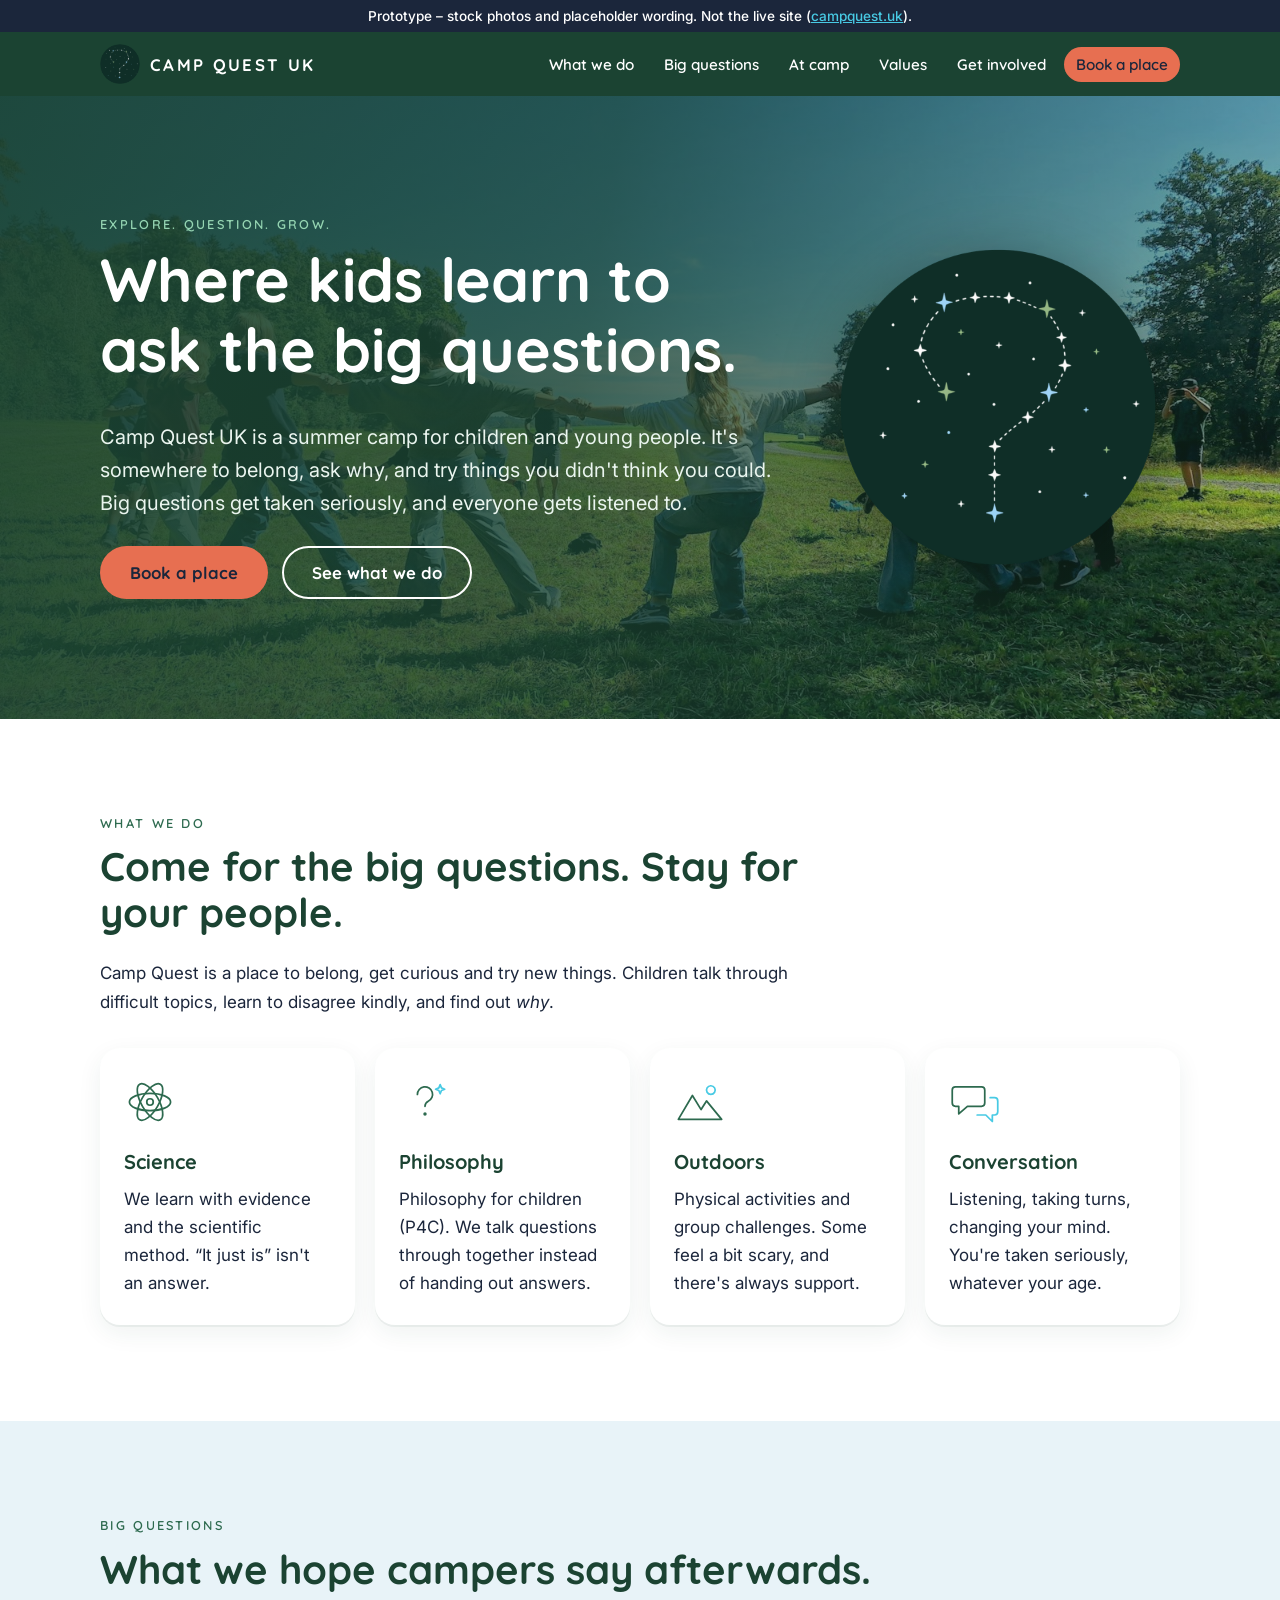
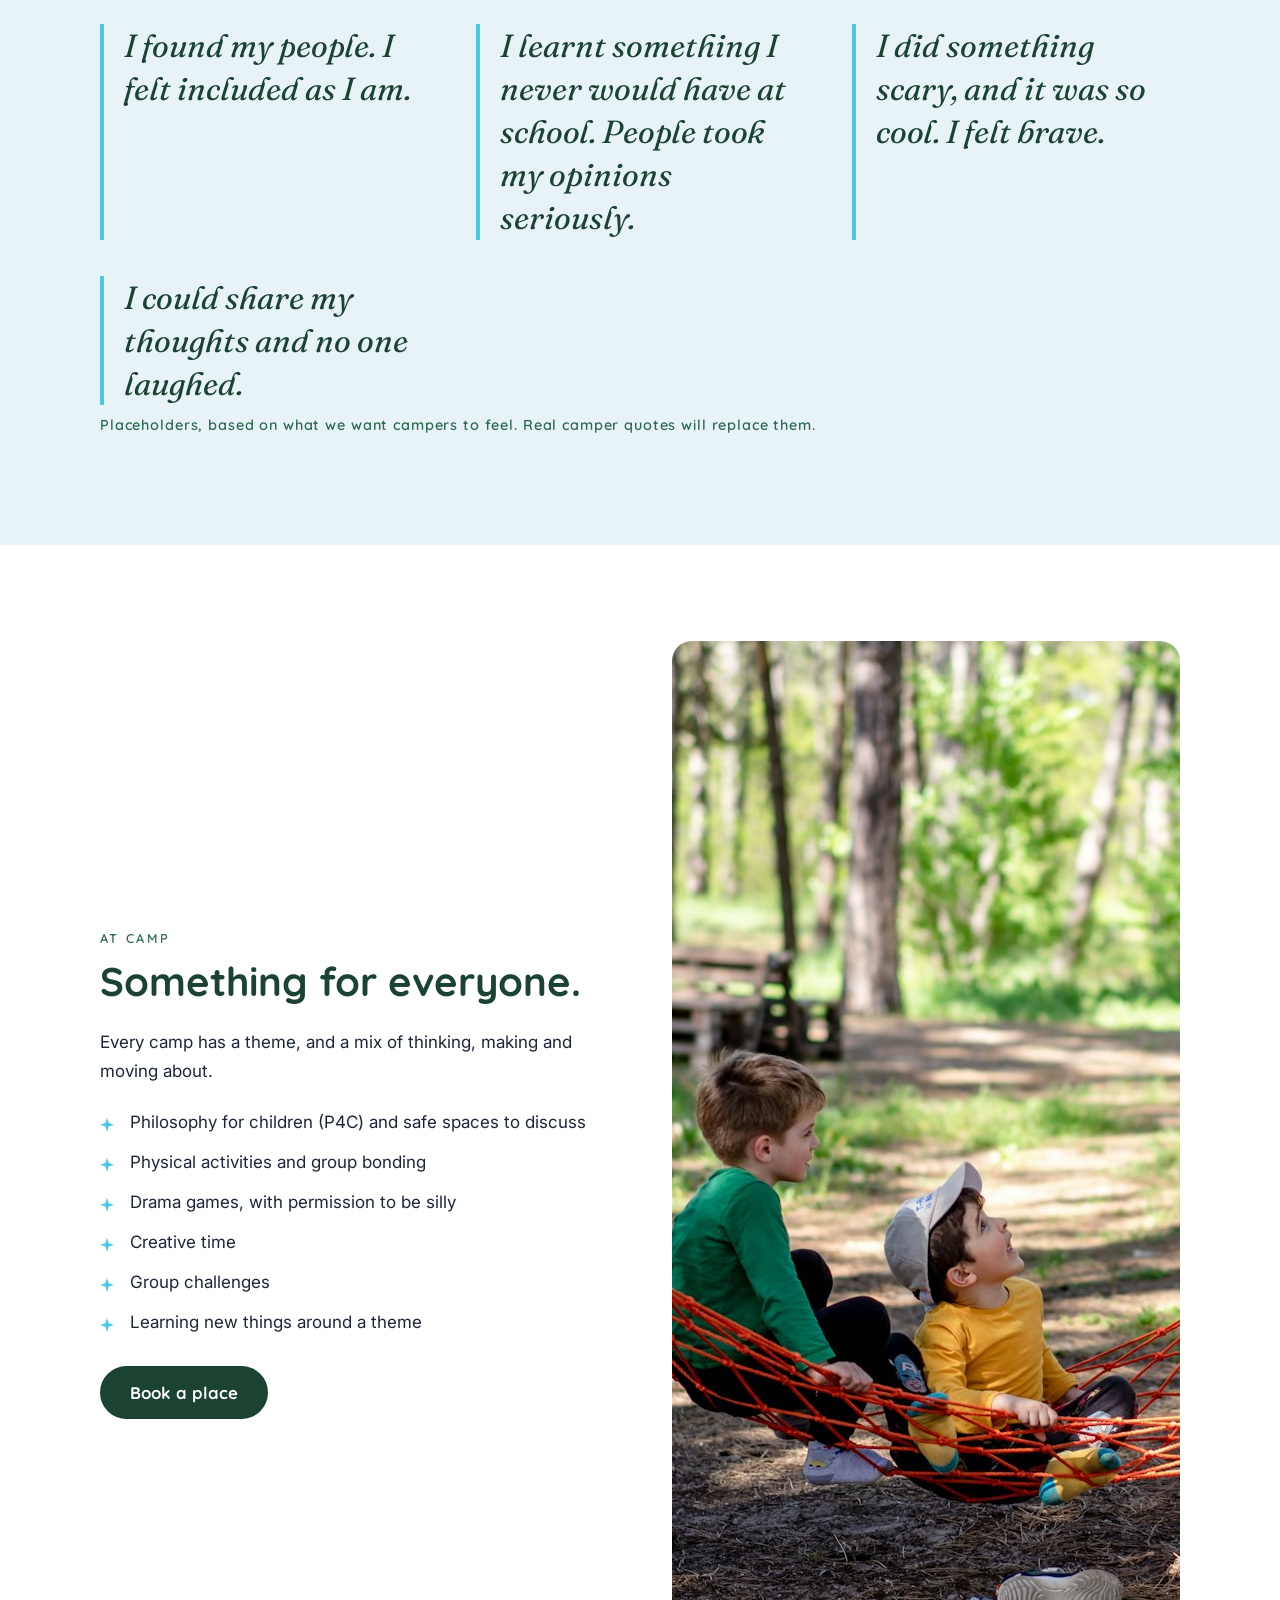
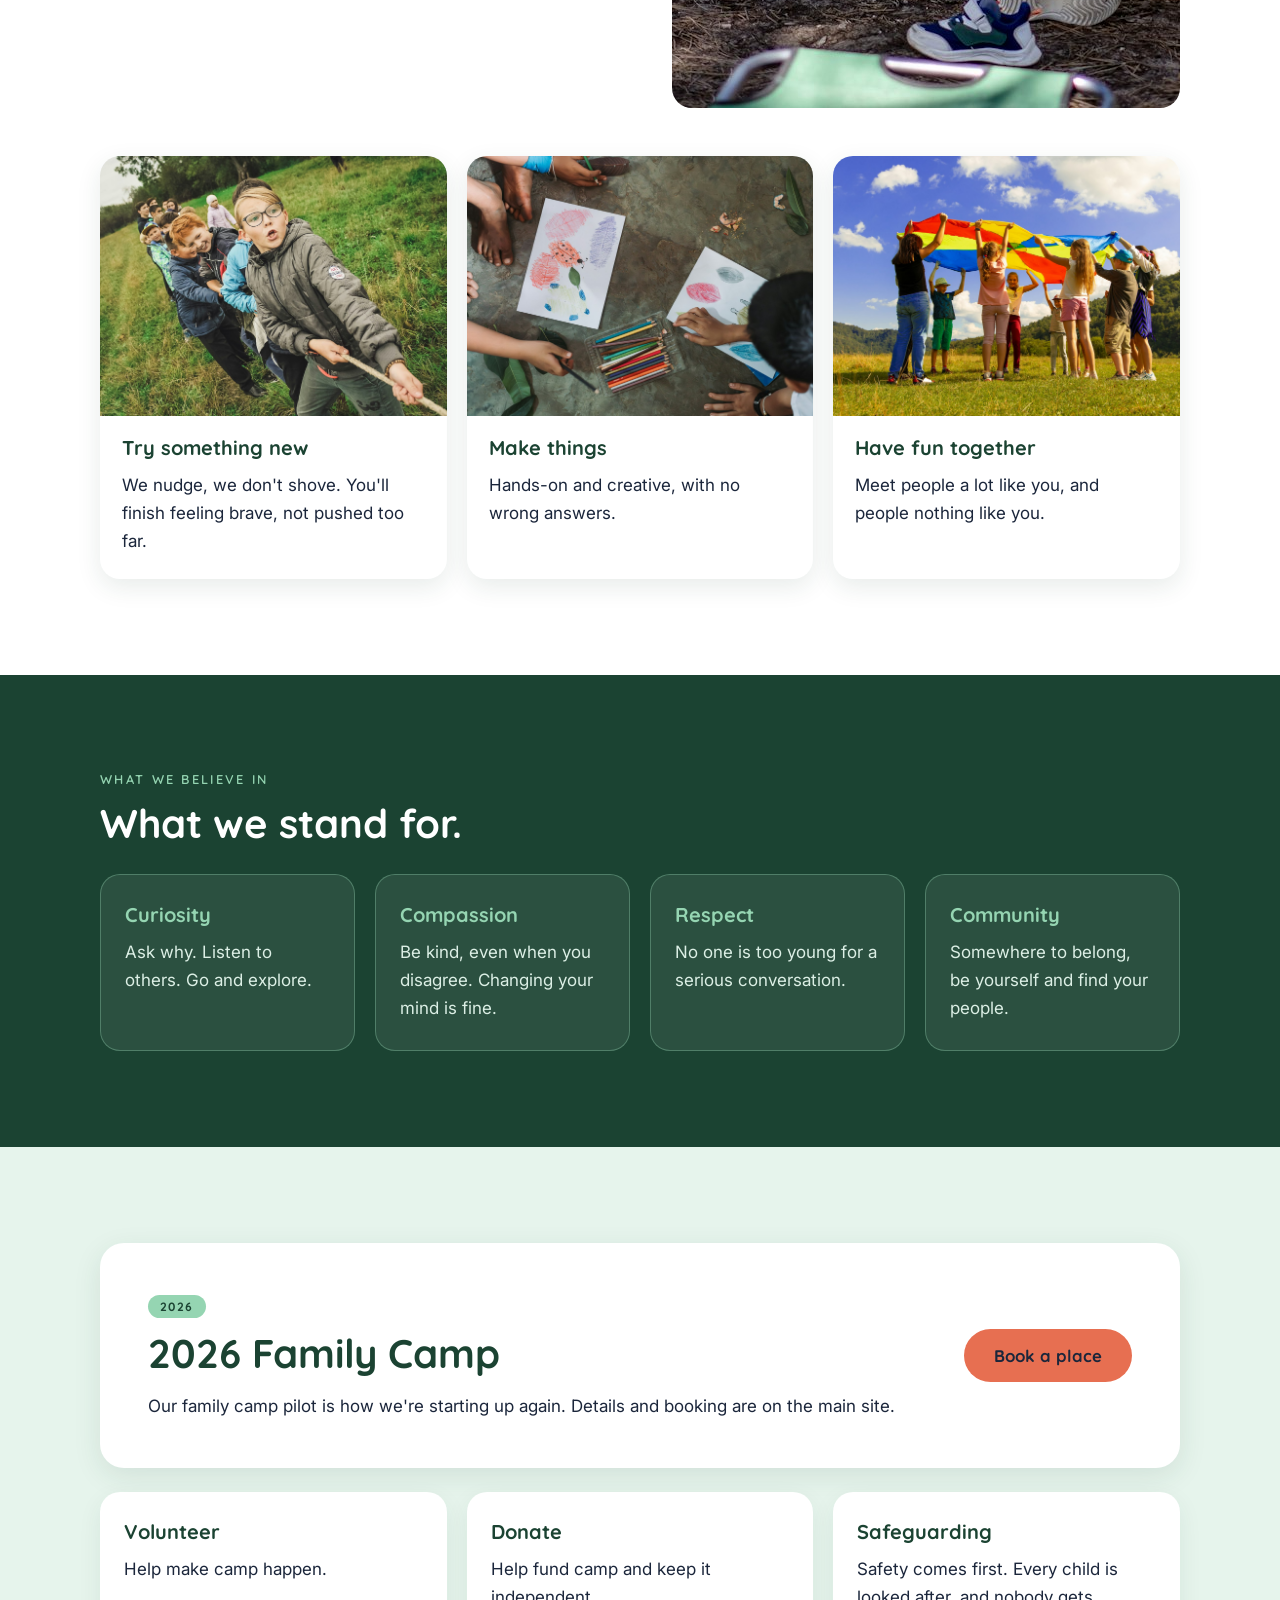
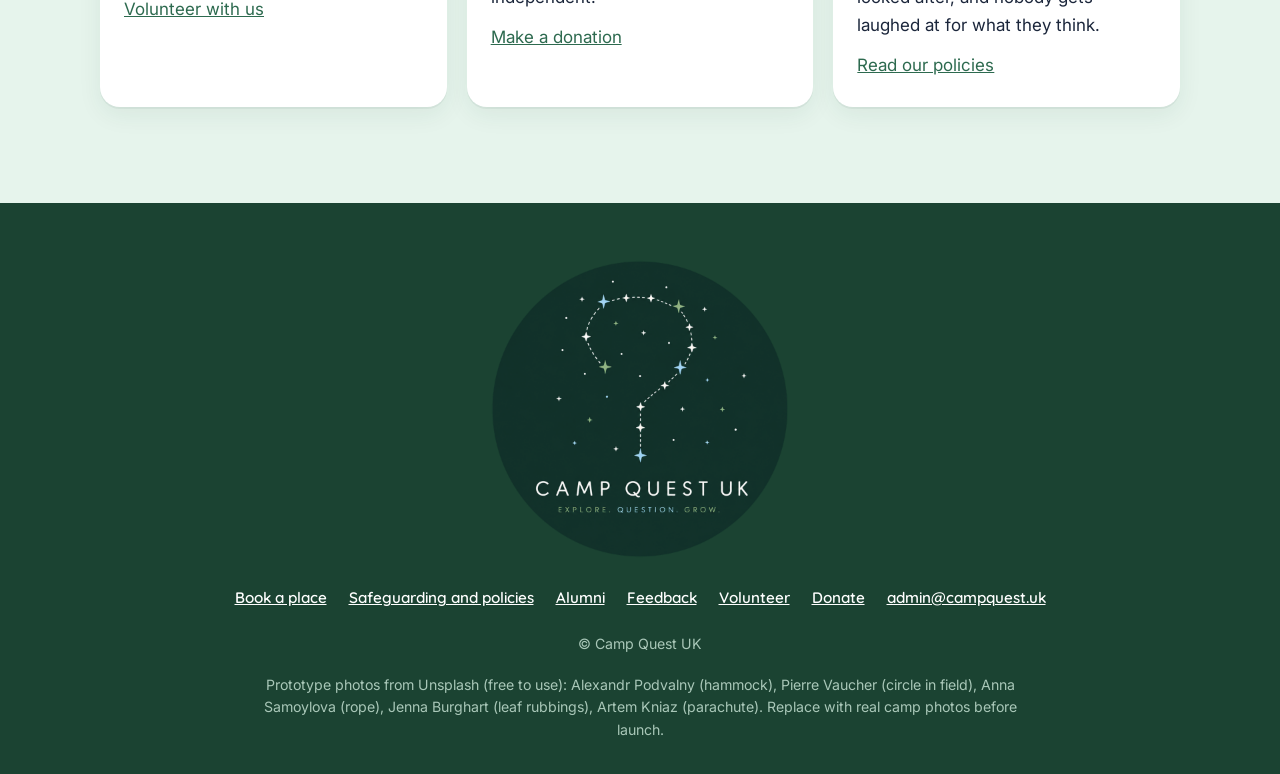
==== index.html @ da85ed0a "Camp Quest UK prototype site Co-Authored-By: Claude Sonnet 5.5 <noreply@anthropic.com>" ====
<!doctype html>
<html lang="en-GB">
<head>
<meta charset="utf-8">
<meta name="viewport" content="width=device-width, initial-scale=1">
<title>Camp Quest UK – Explore. Question. Grow.</title>
<meta name="description" content="Camp Quest UK is a summer camp for children and young people. Belong, ask why, try new things, and have your big questions taken seriously.">
<meta name="theme-color" content="#1B4332">
<link rel="icon" type="image/png" href="assets/logo-mark-circle.png">
<link rel="preconnect" href="https://fonts.googleapis.com">
<link rel="preconnect" href="https://fonts.gstatic.com" crossorigin>
<link href="https://fonts.googleapis.com/css2?family=Fraunces:ital,wght@1,400;1,500&family=Inter:wght@400;500&family=Quicksand:wght@600;700&display=swap" rel="stylesheet">
<link rel="stylesheet" href="style.css">
</head>
<body>
<a class="skip" href="#main">Skip to content</a>
<div class="draft-note">Prototype – stock photos and placeholder wording. Not the live site (<a href="https://campquest.uk/" rel="noopener">campquest.uk</a>).</div>

<header class="nav">
  <div class="wrap">
    <a class="brand" href="#top" aria-label="Camp Quest UK – home">
      <img src="assets/logo-mark-circle.png" alt="" width="40" height="40">
      <span>Camp Quest UK</span>
    </a>
    <button class="menu-btn" aria-expanded="false" aria-controls="menu">Menu</button>
    <ul id="menu">
      <li><a href="#what-we-do">What we do</a></li>
      <li><a href="#big-questions">Big questions</a></li>
      <li><a href="#at-camp">At camp</a></li>
      <li><a href="#values">Values</a></li>
      <li><a href="#get-involved">Get involved</a></li>
      <li><a class="cta" href="https://campquest.uk/2026-family-camp-pilot/" rel="noopener">Book a place</a></li>
    </ul>
  </div>
</header>

<main id="main">
<div id="top"></div>

<section class="hero" style="padding:0">
  <div class="wrap">
    <div>
      <p class="eyebrow">Explore. Question. Grow.</p>
      <h1>Where kids learn to ask the big questions.</h1>
      <p class="lead">Camp Quest UK is a summer camp for children and young people. It's somewhere to belong, ask why, and try things you didn't think you could. Big questions get taken seriously, and everyone gets listened to.</p>
      <div class="btns">
        <a class="btn btn-primary" href="https://campquest.uk/2026-family-camp-pilot/" rel="noopener">Book a place</a>
        <a class="btn btn-ghost" href="#what-we-do">See what we do</a>
      </div>
    </div>
    <div class="mark"><img src="assets/logo-mark-circle.png" alt="Camp Quest UK logo: a question mark drawn as a constellation of stars on a deep green night sky" width="320" height="320"></div>
  </div>
</section>

<section id="what-we-do">
  <div class="wrap">
    <div class="intro">
      <p class="eyebrow">What we do</p>
      <h2>Come for the big questions. Stay for your people.</h2>
      <p>Camp Quest is a place to belong, get curious and try new things. Children talk through difficult topics, learn to disagree kindly, and find out <em>why</em>.</p>
    </div>
    <div class="grid g4" style="margin-top:32px">
      <article class="card">
        <svg class="icon" viewBox="0 0 48 48" aria-hidden="true"><circle cx="24" cy="24" r="3"/><ellipse cx="24" cy="24" rx="19" ry="8"/><ellipse cx="24" cy="24" rx="19" ry="8" transform="rotate(60 24 24)"/><ellipse cx="24" cy="24" rx="19" ry="8" transform="rotate(120 24 24)"/></svg>
        <h3>Science</h3>
        <p>We learn with evidence and the scientific method. “It just is” isn't an answer.</p>
      </article>
      <article class="card">
        <svg class="icon" viewBox="0 0 48 48" aria-hidden="true"><path d="M17 17a7 7 0 1 1 10 6.3c-2.2 1.2-3 2.4-3 4.7"/><circle cx="24" cy="35" r=".8"/><path class="spark" d="M38 8l1.2 3 3 1.2-3 1.2L38 16.4l-1.2-3-3-1.2 3-1.2z"/></svg>
        <h3>Philosophy</h3>
        <p>Philosophy for children (P4C). We talk questions through together instead of handing out answers.</p>
      </article>
      <article class="card">
        <svg class="icon" viewBox="0 0 48 48" aria-hidden="true"><path d="M4 40l13-22 8 13 5-8 14 17z"/><path class="spark" d="M34 9a4 4 0 1 0 .01 0"/></svg>
        <h3>Outdoors</h3>
        <p>Physical activities and group challenges. Some feel a bit scary, and there's always support.</p>
      </article>
      <article class="card">
        <svg class="icon" viewBox="0 0 48 48" aria-hidden="true"><path d="M6 10h24a3 3 0 0 1 3 3v12a3 3 0 0 1-3 3H17l-8 7v-7H6a3 3 0 0 1-3-3V13a3 3 0 0 1 3-3z"/><path class="spark" d="M38 20h4a3 3 0 0 1 3 3v10a3 3 0 0 1-3 3h-2v6l-6-6h-8"/></svg>
        <h3>Conversation</h3>
        <p>Listening, taking turns, changing your mind. You're taken seriously, whatever your age.</p>
      </article>
    </div>
  </div>
</section>

<section id="big-questions" class="band-mist">
  <div class="wrap">
    <p class="eyebrow">Big questions</p>
    <h2>What we hope campers say afterwards.</h2>
    <div class="quote-pair">
      <blockquote><p class="quote">I found my people. I felt included as I am.</p></blockquote>
      <blockquote><p class="quote">I learnt something I never would have at school. People took my opinions seriously.</p></blockquote>
      <blockquote><p class="quote">I did something scary, and it was so cool. I felt brave.</p></blockquote>
      <blockquote><p class="quote">I could share my thoughts and no one laughed.</p></blockquote>
    </div>
    <p class="quote-by">Placeholders, based on what we want campers to feel. Real camper quotes will replace them.</p>
  </div>
</section>

<section id="at-camp">
  <div class="wrap">
    <div class="split">
      <div>
        <p class="eyebrow">At camp</p>
        <h2>Something for everyone.</h2>
        <p>Every camp has a theme, and a mix of thinking, making and moving about.</p>
        <ul class="ticks">
          <li>Philosophy for children (P4C) and safe spaces to discuss</li>
          <li>Physical activities and group bonding</li>
          <li>Drama games, with permission to be silly</li>
          <li>Creative time</li>
          <li>Group challenges</li>
          <li>Learning new things around a theme</li>
        </ul>
        <a class="btn btn-dark" href="https://campquest.uk/2026-family-camp-pilot/" rel="noopener">Book a place</a>
      </div>
      <img src="images/hammock-woods.jpg" alt="Four children chatting around a rope hammock in a sunlit wood" width="1600" height="1067" loading="lazy">
    </div>
    <div class="grid g3" style="margin-top:48px">
      <figure class="photo-card" style="margin:0">
        <img src="images/rope-pull.jpg" alt="A line of children pulling on a rope across a grassy hillside" loading="lazy">
        <div><h3>Try something new</h3><p>We nudge, we don't shove. You'll finish feeling brave, not pushed too far.</p></div>
      </figure>
      <figure class="photo-card" style="margin:0">
        <img src="images/leaf-rubbings.jpg" alt="Children making leaf rubbings with coloured pencils" loading="lazy">
        <div><h3>Make things</h3><p>Hands-on and creative, with no wrong answers.</p></div>
      </figure>
      <figure class="photo-card" style="margin:0">
        <img src="images/parachute.jpg" alt="Children and adults holding up a rainbow parachute in a field" loading="lazy">
        <div><h3>Have fun together</h3><p>Meet people a lot like you, and people nothing like you.</p></div>
      </figure>
    </div>
  </div>
</section>

<section id="values" class="band-forest values">
  <div class="wrap">
    <p class="eyebrow">What we believe in</p>
    <h2>What we stand for.</h2>
    <div class="grid g4" style="margin-top:28px">
      <article class="card"><h3>Curiosity</h3><p>Ask why. Listen to others. Go and explore.</p></article>
      <article class="card"><h3>Compassion</h3><p>Be kind, even when you disagree. Changing your mind is fine.</p></article>
      <article class="card"><h3>Respect</h3><p>No one is too young for a serious conversation.</p></article>
      <article class="card"><h3>Community</h3><p>Somewhere to belong, be yourself and find your people.</p></article>
    </div>
  </div>
</section>

<section id="get-involved" class="band-sage">
  <div class="wrap">
    <div class="callout" style="margin-bottom:24px">
      <div>
        <span class="tag">2026</span>
        <h2 style="margin-bottom:.4em">2026 Family Camp</h2>
        <p>Our family camp pilot is how we're starting up again. Details and booking are on the main site.</p>
      </div>
      <a class="btn btn-primary" href="https://campquest.uk/2026-family-camp-pilot/" rel="noopener">Book a place</a>
    </div>
    <div class="grid g3">
      <article class="card"><h3>Volunteer</h3><p>Help make camp happen.</p><p style="margin-top:12px"><a href="https://campquest.uk/volunteer/" rel="noopener">Volunteer with us</a></p></article>
      <article class="card"><h3>Donate</h3><p>Help fund camp and keep it independent.</p><p style="margin-top:12px"><a href="https://campquest.uk/donations/" rel="noopener">Make a donation</a></p></article>
      <article class="card"><h3>Safeguarding</h3><p>Safety comes first. Every child is looked after, and nobody gets laughed at for what they think.</p><p style="margin-top:12px"><a href="https://campquest.uk/policies/" rel="noopener">Read our policies</a></p></article>
    </div>
  </div>
</section>
</main>

<footer>
  <div class="wrap">
    <img class="lockup" src="assets/logo-lockup-dark.png" alt="Camp Quest UK. Explore. Question. Grow." width="300" height="300" loading="lazy">
    <ul>
      <li><a href="https://campquest.uk/2026-family-camp-pilot/" rel="noopener">Book a place</a></li>
      <li><a href="https://campquest.uk/policies/" rel="noopener">Safeguarding and policies</a></li>
      <li><a href="https://campquest.uk/alumni/" rel="noopener">Alumni</a></li>
      <li><a href="https://campquest.uk/feedback/" rel="noopener">Feedback</a></li>
      <li><a href="https://campquest.uk/volunteer/" rel="noopener">Volunteer</a></li>
      <li><a href="https://campquest.uk/donations/" rel="noopener">Donate</a></li>
      <li><a href="mailto:admin@campquest.uk">admin@campquest.uk</a></li>
    </ul>
    <small>© Camp Quest UK</small>
    <small class="credits">Prototype photos from Unsplash (free to use): Alexandr Podvalny (hammock), Pierre Vaucher (circle in field), Anna Samoylova (rope), Jenna Burghart (leaf rubbings), Artem Kniaz (parachute). Replace with real camp photos before launch.</small>
  </div>
</footer>

<script>
  const b=document.querySelector('.menu-btn'),m=document.getElementById('menu');
  b.addEventListener('click',()=>{const o=m.classList.toggle('open');b.setAttribute('aria-expanded',o)});
  m.addEventListener('click',e=>{if(e.target.tagName==='A'){m.classList.remove('open');b.setAttribute('aria-expanded',false)}});
</script>
</body>
</html>
---- style.css ----
:root{
  --forest:#1B4332; --pine:#2D6A4F; --sage:#95D5B2; --mist:#A9D6E5;
  --sky:#48CAE4; --ember:#E76F51; --ink:#1B263B; --white:#fff;
  --mist-soft:#e8f3f8; --sage-soft:#e6f4ec;
  --display:'Quicksand',system-ui,sans-serif;
  --body:'Inter',system-ui,sans-serif;
  --serif:'Fraunces',Georgia,serif;
  --wrap:1120px;
}
*{box-sizing:border-box}
html{scroll-behavior:smooth;scroll-padding-top:72px}
body{margin:0;font:400 1.0625rem/1.65 var(--body);color:var(--ink);background:var(--white);-webkit-font-smoothing:antialiased}
img{max-width:100%;display:block}
a{color:var(--pine)}
a:hover{color:var(--forest)}
h1,h2,h3{font-family:var(--display);color:var(--forest);line-height:1.15;margin:0 0 .6em;font-weight:700}
h1{font-size:clamp(2.2rem,6vw,3.8rem)}
h2{font-size:clamp(1.7rem,4vw,2.5rem)}
h3{font-size:1.25rem}
p{margin:0 0 1em}
.wrap{max-width:var(--wrap);margin:0 auto;padding:0 20px}
.eyebrow{font:600 .8rem var(--display);letter-spacing:.18em;text-transform:uppercase;color:var(--pine);margin-bottom:.8rem}
.skip{position:absolute;left:-999px;top:0;background:var(--white);padding:8px 14px;z-index:100}
.skip:focus{left:8px;top:8px}
:focus-visible{outline:3px solid var(--sky);outline-offset:3px}

/* nav */
.nav{position:sticky;top:0;z-index:50;background:var(--forest);color:var(--white)}
.nav .wrap{display:flex;align-items:center;justify-content:space-between;min-height:64px;gap:16px}
.brand{display:flex;align-items:center;gap:10px;color:var(--white);text-decoration:none;font:700 1.05rem var(--display);letter-spacing:.14em;text-transform:uppercase}
.brand img{width:40px;height:40px;border-radius:50%}
.nav ul{list-style:none;margin:0;padding:0;display:flex;gap:6px;align-items:center}
.nav li a{color:var(--white);text-decoration:none;font:600 .95rem var(--display);padding:8px 12px;border-radius:999px}
.nav li a:hover{background:rgba(255,255,255,.12)}
.nav .cta{background:var(--ember);color:var(--ink)}
.nav .cta:hover{background:#ee866c}
.menu-btn{display:none;background:none;border:2px solid var(--sage);color:var(--white);border-radius:8px;padding:6px 12px;font:600 .9rem var(--display);cursor:pointer}
@media(max-width:860px){
  .menu-btn{display:block}
  .nav ul{display:none;position:absolute;top:64px;left:0;right:0;background:var(--forest);flex-direction:column;align-items:stretch;padding:8px 20px 20px}
  .nav ul.open{display:flex}
  .nav li a{display:block;padding:12px}
}

/* buttons */
.btn{display:inline-block;font:700 1.05rem var(--display);padding:14px 28px;border-radius:999px;text-decoration:none;border:2px solid transparent;transition:transform .15s}
.btn:hover{transform:translateY(-2px)}
.btn-primary{background:var(--ember);color:var(--ink)}
.btn-primary:hover{background:#ee866c;color:var(--ink)}
.btn-ghost{border-color:var(--white);color:var(--white)}
.btn-ghost:hover{background:rgba(255,255,255,.12);color:var(--white)}
.btn-dark{background:var(--forest);color:var(--white)}
.btn-dark:hover{background:var(--pine);color:var(--white)}

/* hero */
.hero{position:relative;color:var(--white);background:var(--forest) url(images/circle-field.jpg) center/cover;isolation:isolate}
.hero::before{content:"";position:absolute;inset:0;background:linear-gradient(100deg,rgba(27,67,50,.94) 0%,rgba(27,67,50,.82) 45%,rgba(27,67,50,.35) 100%);z-index:-1}
.hero .wrap{padding-top:clamp(56px,10vw,120px);padding-bottom:clamp(56px,10vw,120px);display:grid;grid-template-columns:1.3fr .7fr;gap:40px;align-items:center}
.hero h1{color:var(--white)}
.hero .eyebrow{color:var(--sage)}
.hero p.lead{font-size:1.25rem;max-width:34em;color:#eaf5ef}
.hero .btns{display:flex;flex-wrap:wrap;gap:14px;margin-top:1.6rem}
.hero .mark{justify-self:center;width:min(100%,320px);filter:drop-shadow(0 10px 30px rgba(0,0,0,.35))}
.hero .mark img{border-radius:50%}
@media(max-width:760px){.hero .wrap{grid-template-columns:1fr}.hero .mark{display:none}.hero::before{background:rgba(27,67,50,.86)}}

section{padding:clamp(52px,8vw,96px) 0}
.intro{max-width:46rem}
.band-mist{background:var(--mist-soft)}
.band-sage{background:var(--sage-soft)}
.band-forest{background:var(--forest);color:var(--white)}
.band-forest h2,.band-forest h3{color:var(--white)}
.band-forest .eyebrow{color:var(--sage)}

/* cards */
.grid{display:grid;gap:20px}
.g4{grid-template-columns:repeat(auto-fit,minmax(230px,1fr))}
.g3{grid-template-columns:repeat(auto-fit,minmax(280px,1fr))}
.card{background:var(--white);border-radius:20px;padding:28px 24px;box-shadow:0 2px 0 rgba(27,67,50,.06),0 8px 24px rgba(27,67,50,.07)}
.card p{margin:0}
.icon{width:52px;height:52px;margin-bottom:14px;stroke:var(--pine);fill:none;stroke-width:1.6;stroke-linecap:round;stroke-linejoin:round}
.icon .spark{stroke:var(--sky)}

/* photo cards */
.photo-card{border-radius:20px;overflow:hidden;background:var(--white);box-shadow:0 8px 24px rgba(27,67,50,.1)}
.photo-card img{width:100%;aspect-ratio:4/3;object-fit:cover}
.photo-card div{padding:20px 22px 24px}
.photo-card p{margin:0}

/* big questions */
.quote{font:italic 400 clamp(1.4rem,3.2vw,2rem)/1.35 var(--serif);color:var(--forest);margin:0;max-width:30em}
.quotes{display:grid;gap:36px;margin-top:32px}
.quotes figcaption,.quote-by{font:600 .9rem var(--display);letter-spacing:.06em;color:var(--pine);margin-top:.7rem}
.quote-pair{display:grid;grid-template-columns:repeat(auto-fit,minmax(260px,1fr));gap:36px 48px;margin-top:32px}
.quote-pair blockquote{margin:0;padding-left:20px;border-left:4px solid var(--sky)}

/* split */
.split{display:grid;grid-template-columns:1fr 1fr;gap:clamp(24px,5vw,64px);align-items:center}
.split img{border-radius:20px;aspect-ratio:4/3;object-fit:cover;width:100%}
@media(max-width:760px){.split{grid-template-columns:1fr}}
ul.ticks{list-style:none;padding:0;margin:0 0 1.4em}
ul.ticks li{padding:6px 0 6px 30px;position:relative}
ul.ticks li::before{content:"";position:absolute;left:0;top:.95em;width:14px;height:14px;background:var(--sky);clip-path:polygon(50% 0,62% 38%,100% 50%,62% 62%,50% 100%,38% 62%,0 50%,38% 38%)}

/* values */
.values .card{background:rgba(255,255,255,.07);box-shadow:none;border:1px solid rgba(149,213,178,.35)}
.values .card p{color:#dcefe5}
.values h3{color:var(--sage)}

/* safeguarding / pilot */
.callout{background:var(--white);border-radius:24px;padding:clamp(24px,5vw,48px);display:grid;grid-template-columns:1fr auto;gap:24px;align-items:center;box-shadow:0 8px 28px rgba(27,67,50,.1)}
.callout p:last-child{margin:0}
@media(max-width:700px){.callout{grid-template-columns:1fr}}
.tag{display:inline-block;background:var(--sage);color:var(--forest);font:700 .75rem var(--display);letter-spacing:.12em;text-transform:uppercase;border-radius:999px;padding:4px 12px;margin-bottom:12px}

/* footer */
footer{background:var(--forest);color:#dcefe5;padding:56px 0 32px;text-align:center}
footer img.lockup{width:min(300px,70%);margin:0 auto 24px;border-radius:50%}
footer ul{list-style:none;display:flex;flex-wrap:wrap;gap:6px 22px;justify-content:center;padding:0;margin:0 0 22px}
footer a{color:var(--white);font:600 .95rem var(--display)}
footer a:hover{color:var(--sage)}
footer small{display:block;color:#a9c7b8;line-height:1.6;margin-top:8px}
.credits{max-width:50rem;margin:18px auto 0}

.draft-note{background:var(--ink);color:#fff;font:500 .85rem var(--body);text-align:center;padding:8px 16px}
.draft-note a{color:var(--sky)}

@media(prefers-reduced-motion:reduce){*{transition:none!important;scroll-behavior:auto!important}}
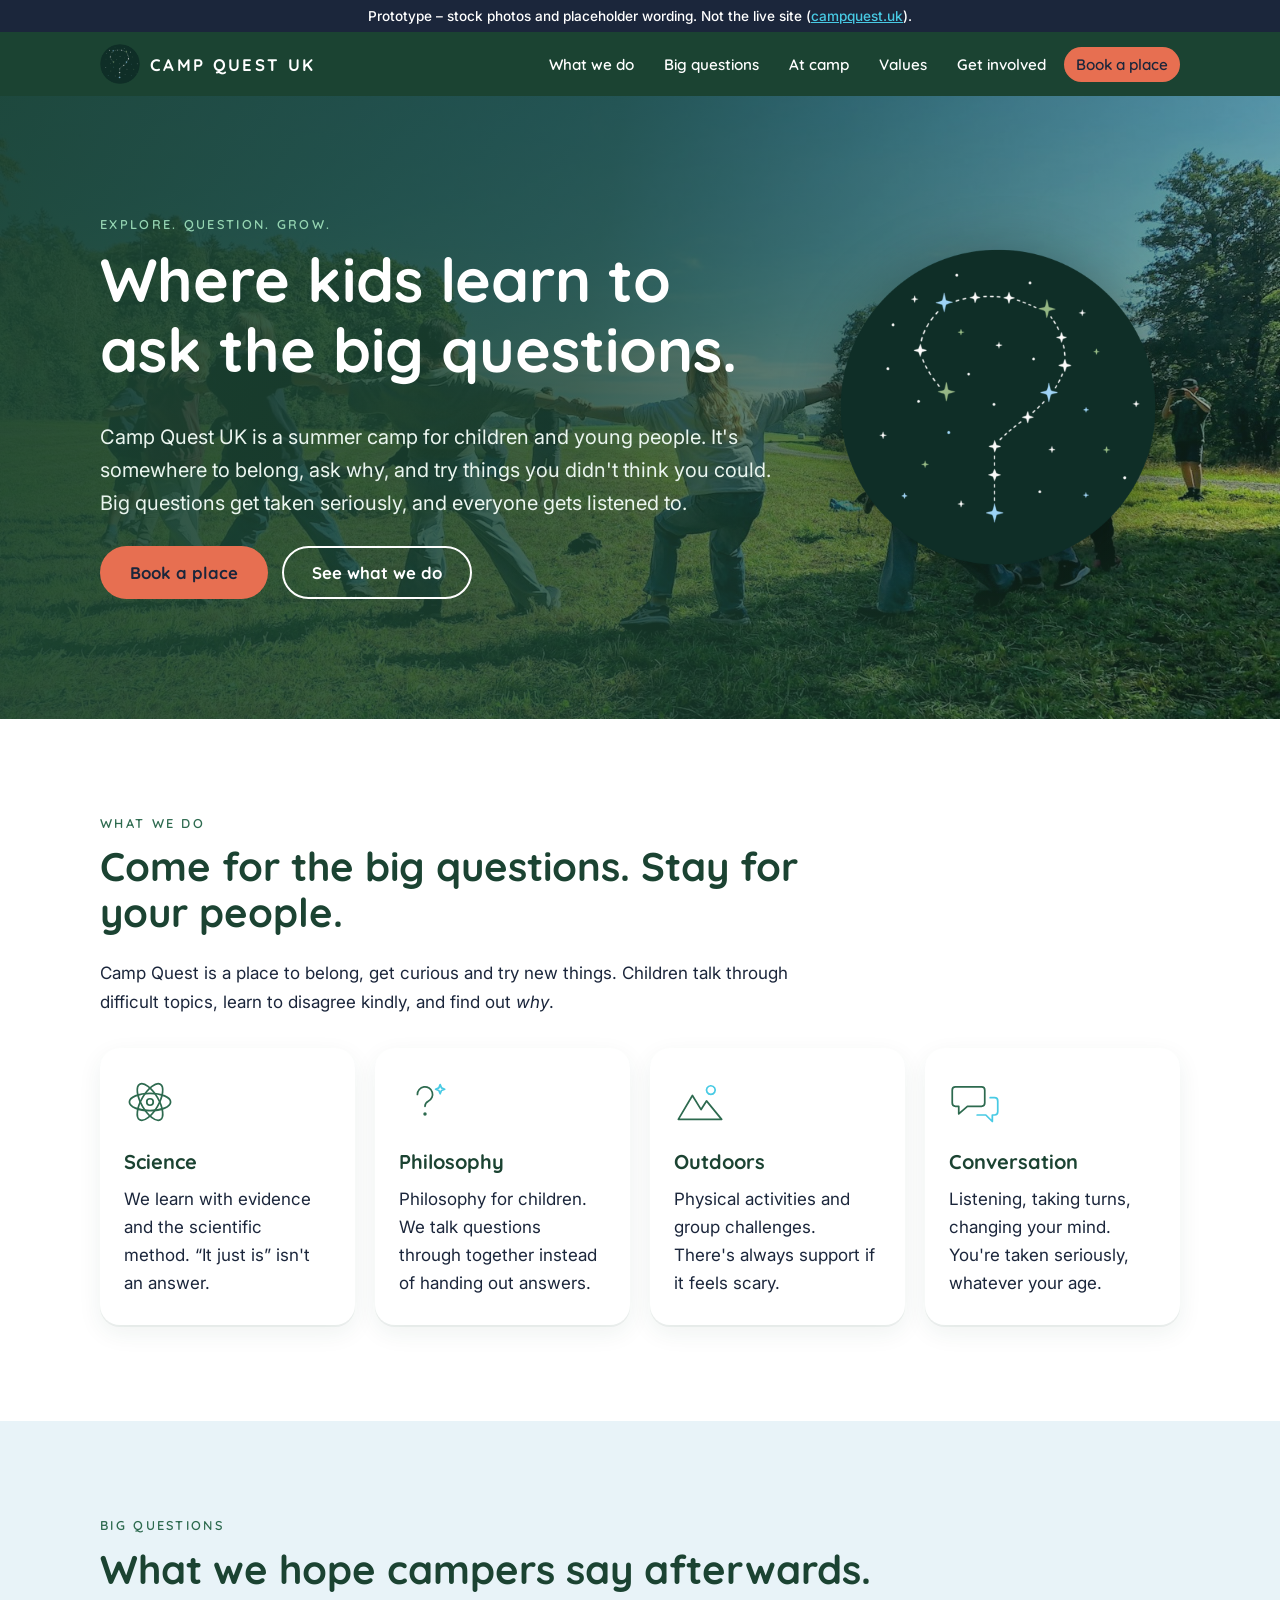
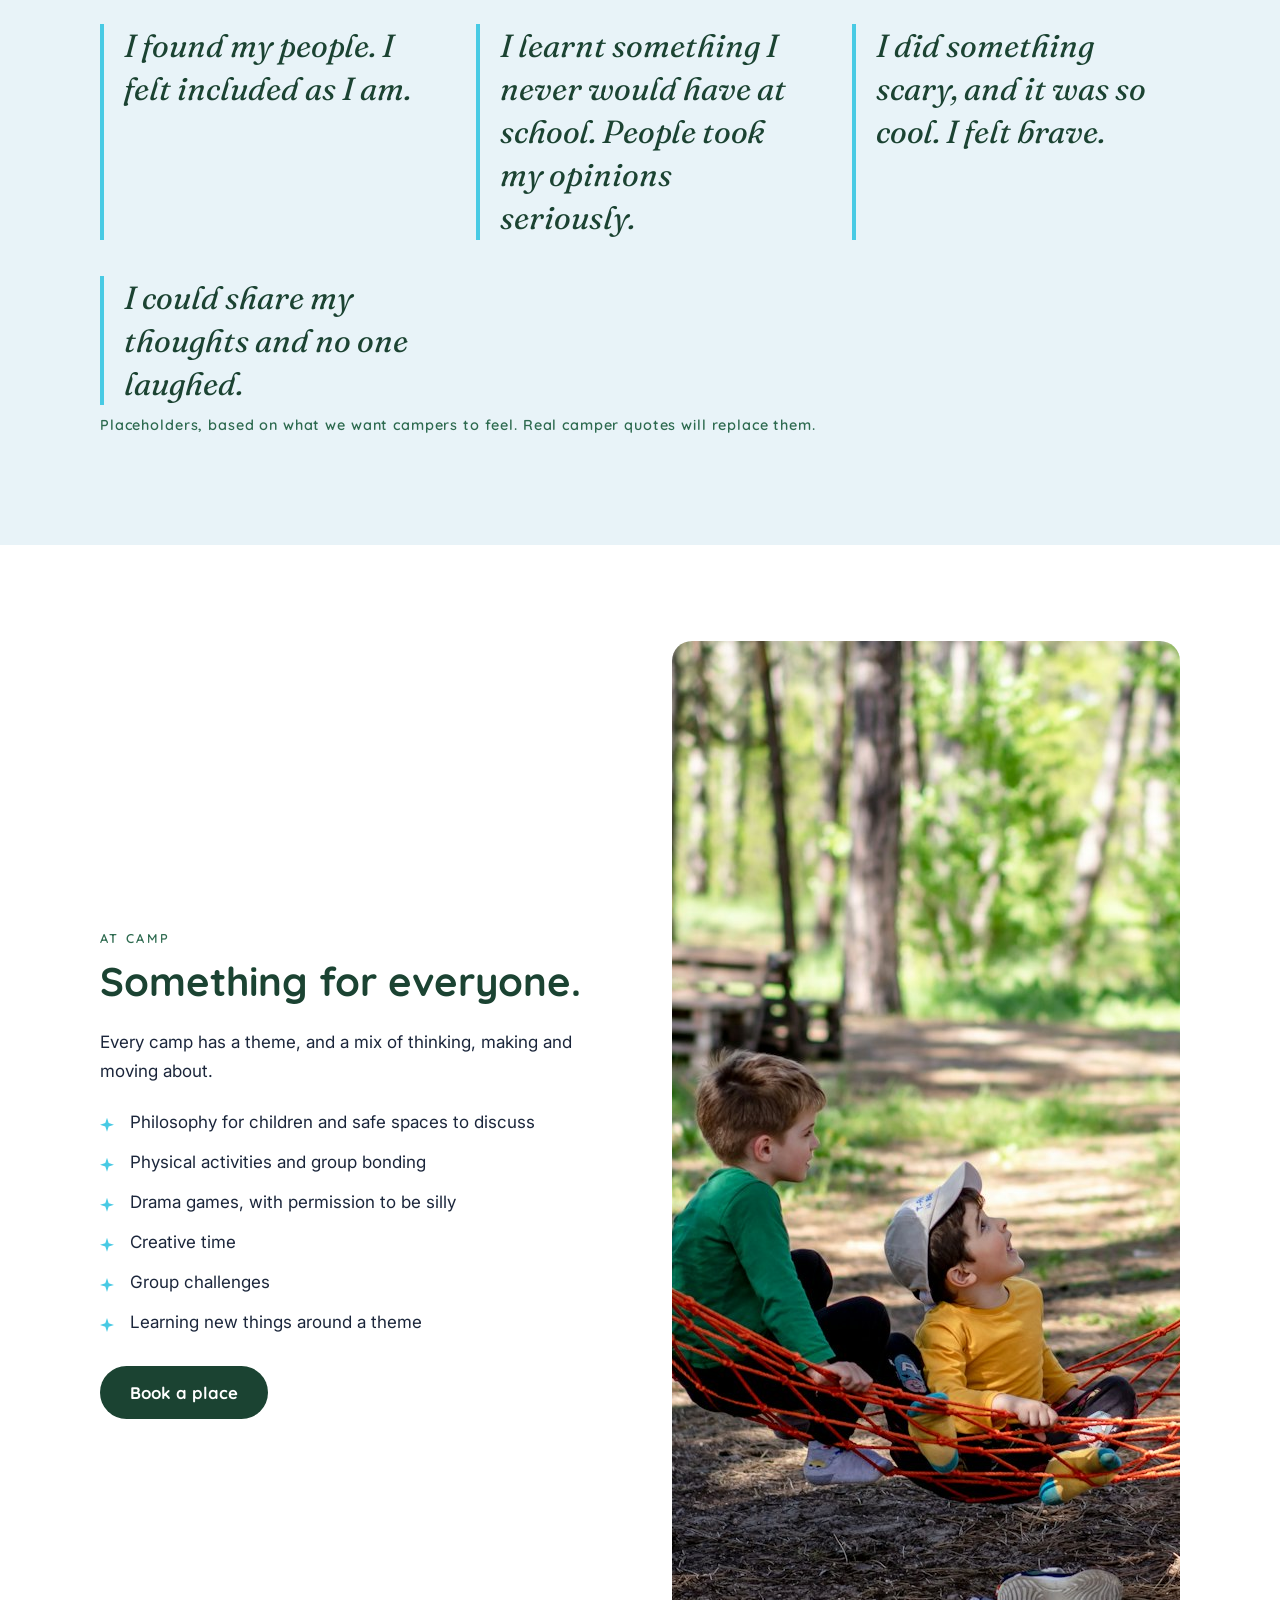
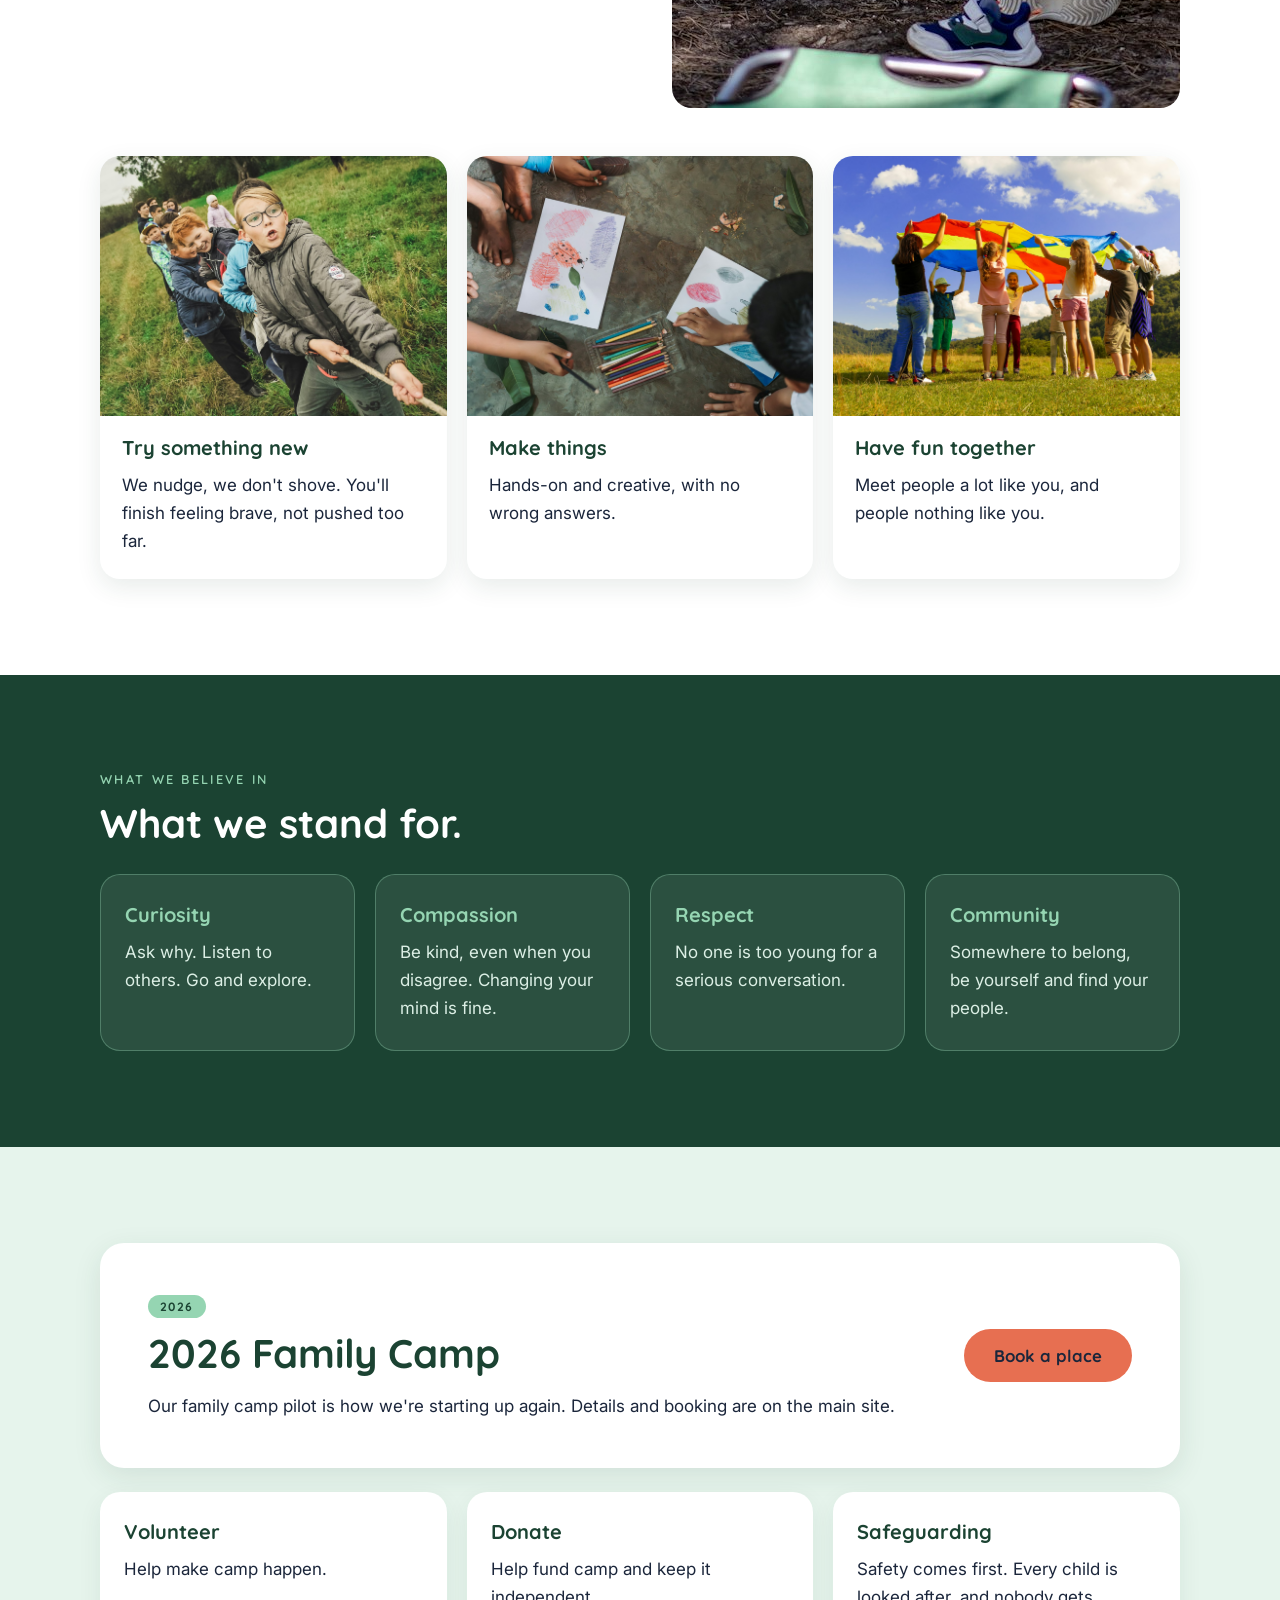
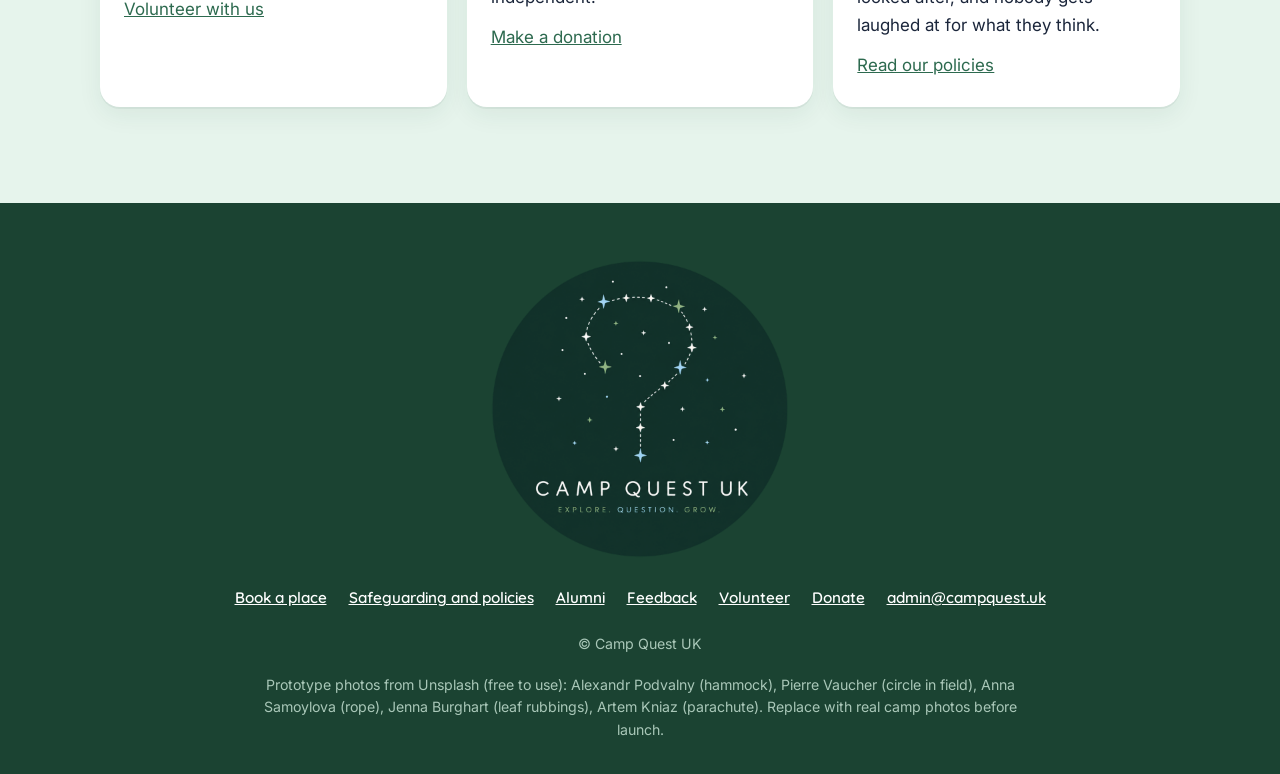
==== commit 8149e6d7: "Plainer wording: drop P4C, reword support line Co-Authored-By: Claude Sonnet 5.5 <noreply@anthropic." ====
--- a/index.html
+++ b/index.html
@@ -68,12 +68,12 @@
       <article class="card">
         <svg class="icon" viewBox="0 0 48 48" aria-hidden="true"><path d="M17 17a7 7 0 1 1 10 6.3c-2.2 1.2-3 2.4-3 4.7"/><circle cx="24" cy="35" r=".8"/><path class="spark" d="M38 8l1.2 3 3 1.2-3 1.2L38 16.4l-1.2-3-3-1.2 3-1.2z"/></svg>
         <h3>Philosophy</h3>
-        <p>Philosophy for children (P4C). We talk questions through together instead of handing out answers.</p>
+        <p>Philosophy for children. We talk questions through together instead of handing out answers.</p>
       </article>
       <article class="card">
         <svg class="icon" viewBox="0 0 48 48" aria-hidden="true"><path d="M4 40l13-22 8 13 5-8 14 17z"/><path class="spark" d="M34 9a4 4 0 1 0 .01 0"/></svg>
         <h3>Outdoors</h3>
-        <p>Physical activities and group challenges. Some feel a bit scary, and there's always support.</p>
+        <p>Physical activities and group challenges. There's always support if it feels scary.</p>
       </article>
       <article class="card">
         <svg class="icon" viewBox="0 0 48 48" aria-hidden="true"><path d="M6 10h24a3 3 0 0 1 3 3v12a3 3 0 0 1-3 3H17l-8 7v-7H6a3 3 0 0 1-3-3V13a3 3 0 0 1 3-3z"/><path class="spark" d="M38 20h4a3 3 0 0 1 3 3v10a3 3 0 0 1-3 3h-2v6l-6-6h-8"/></svg>
@@ -106,7 +106,7 @@
         <h2>Something for everyone.</h2>
         <p>Every camp has a theme, and a mix of thinking, making and moving about.</p>
         <ul class="ticks">
-          <li>Philosophy for children (P4C) and safe spaces to discuss</li>
+          <li>Philosophy for children and safe spaces to discuss</li>
           <li>Physical activities and group bonding</li>
           <li>Drama games, with permission to be silly</li>
           <li>Creative time</li>
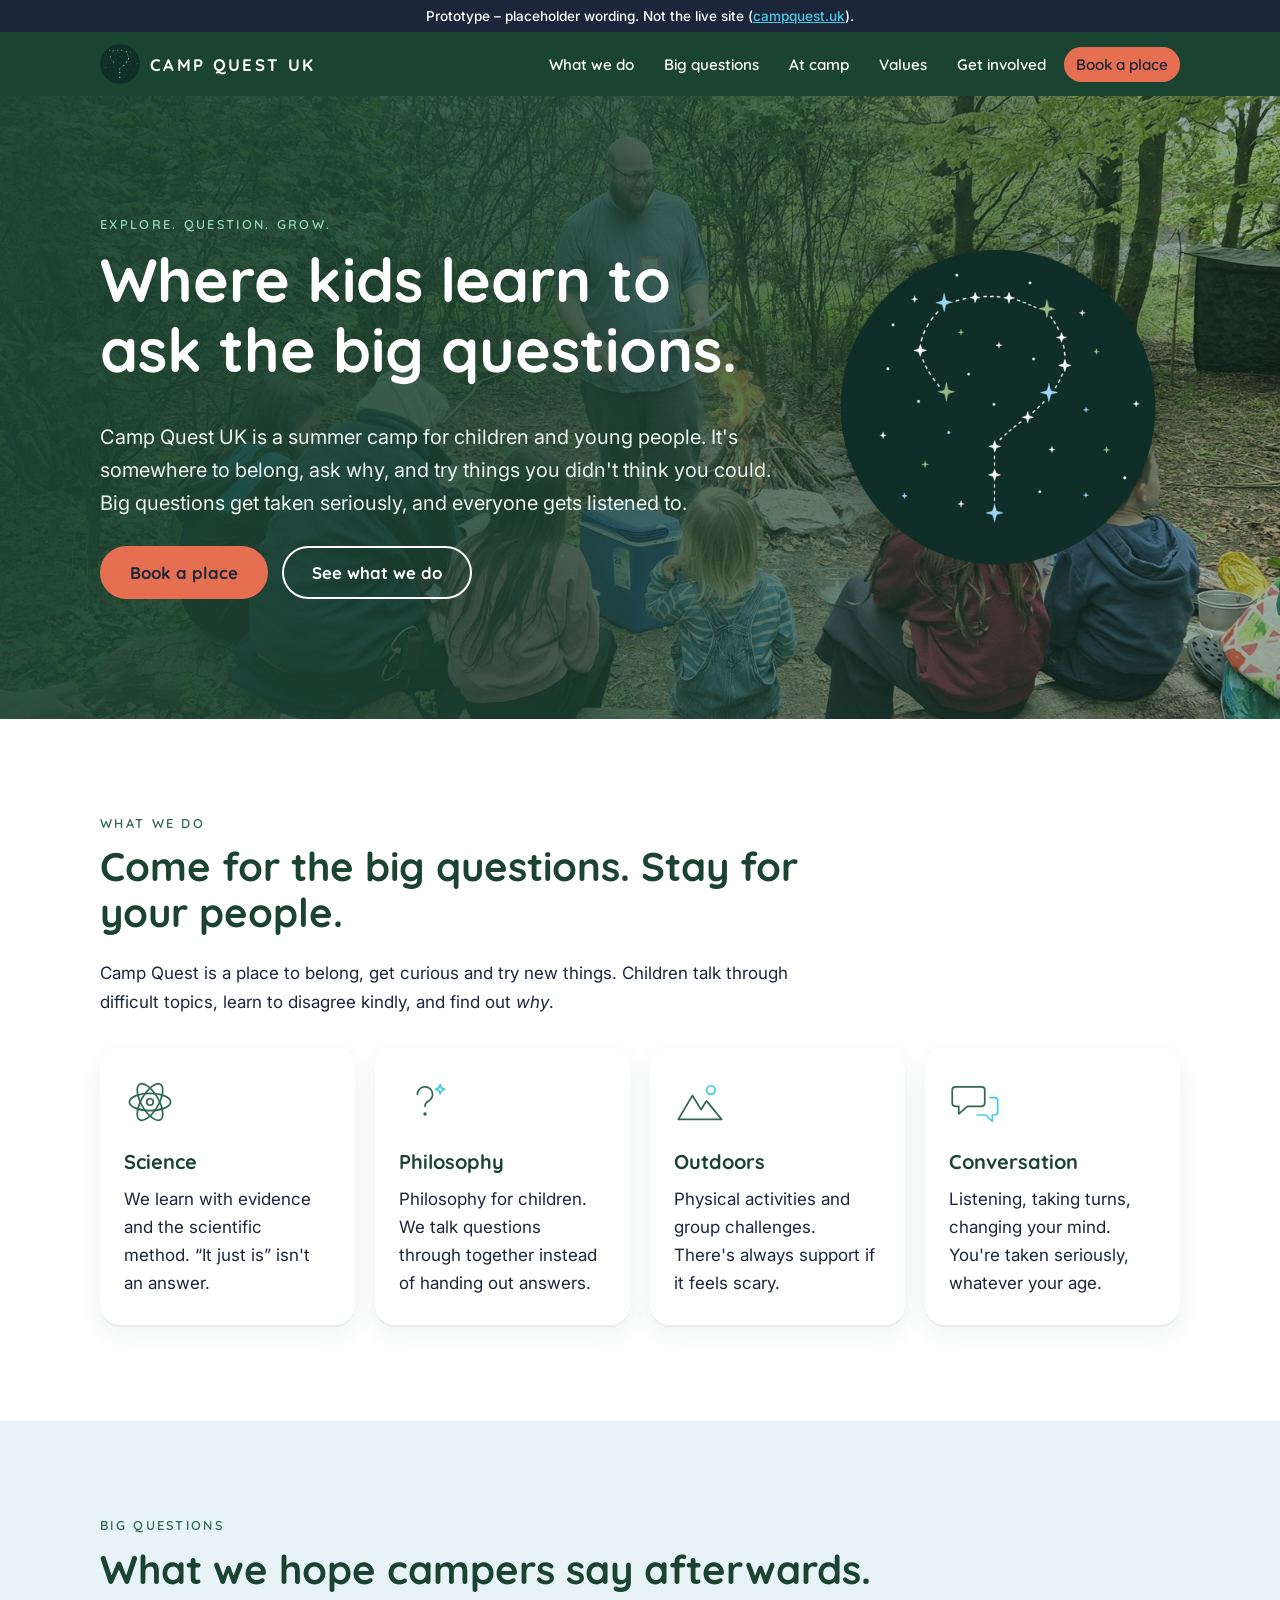
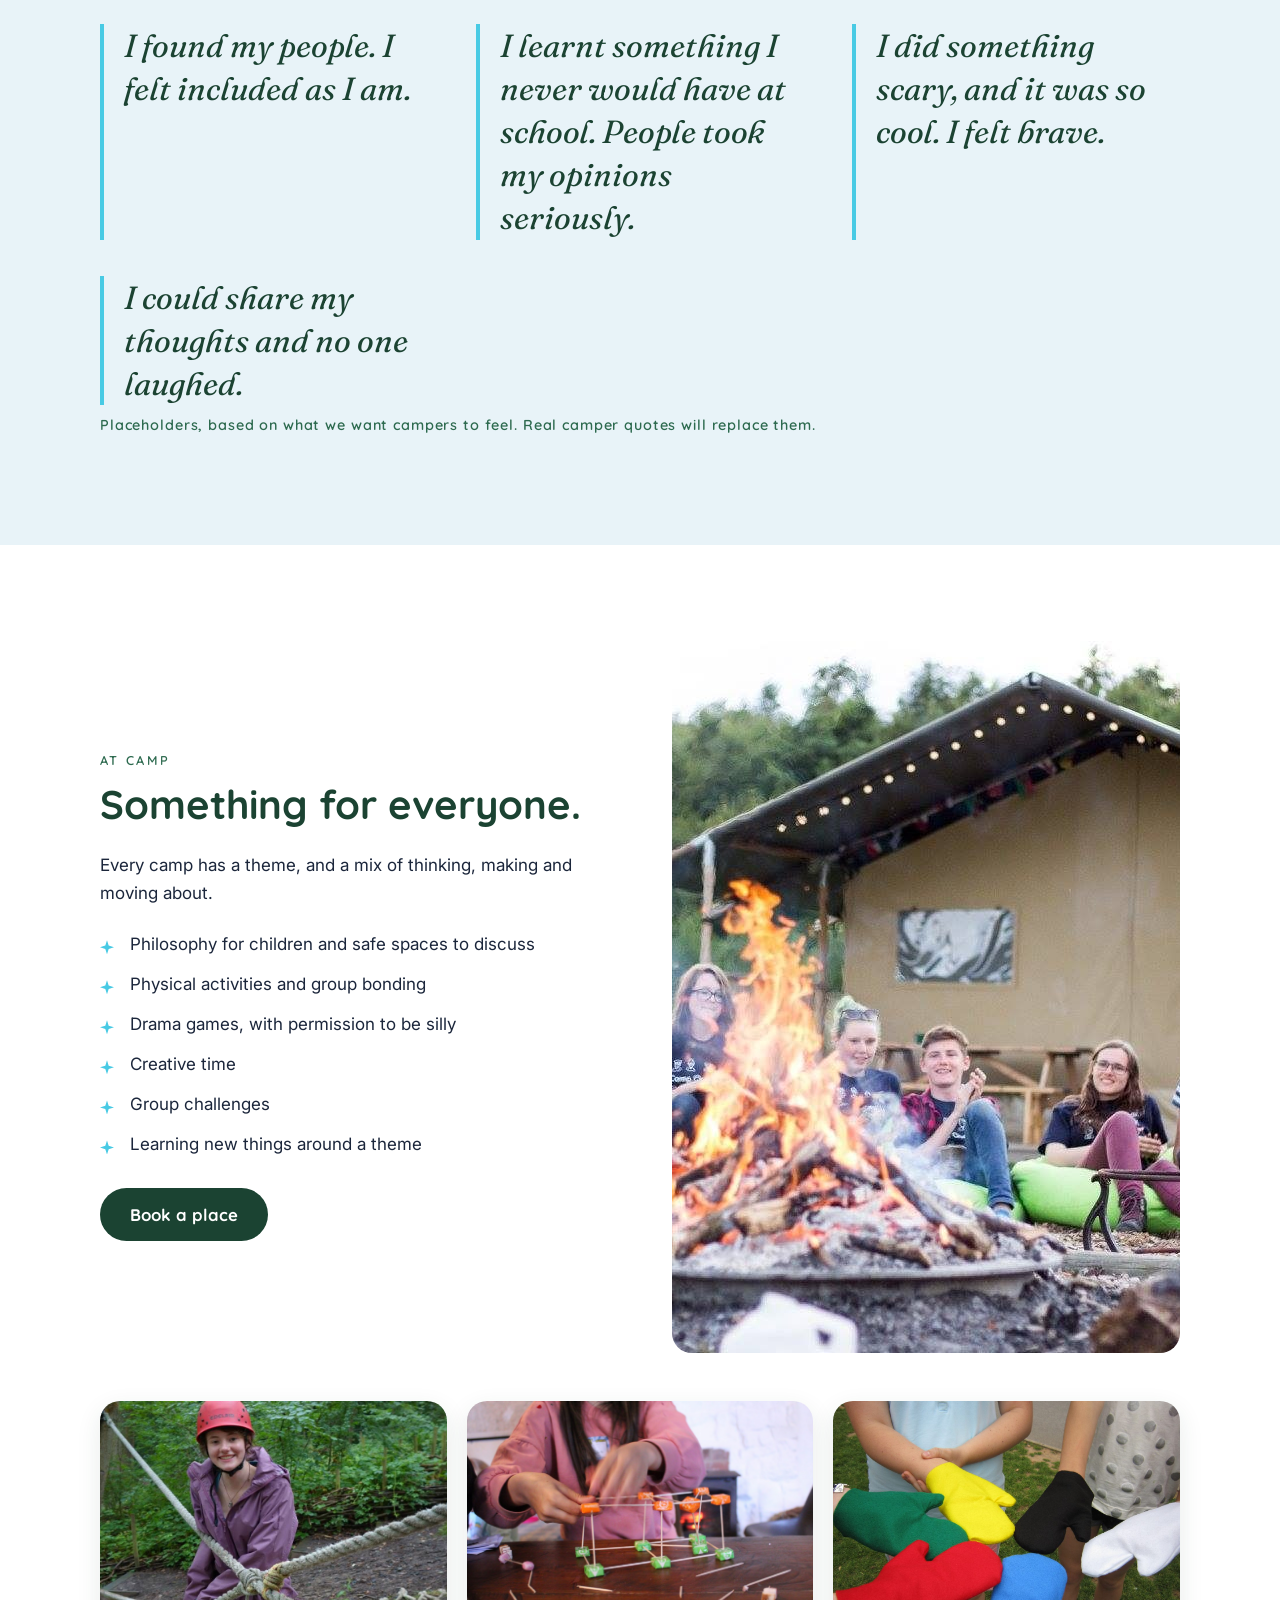
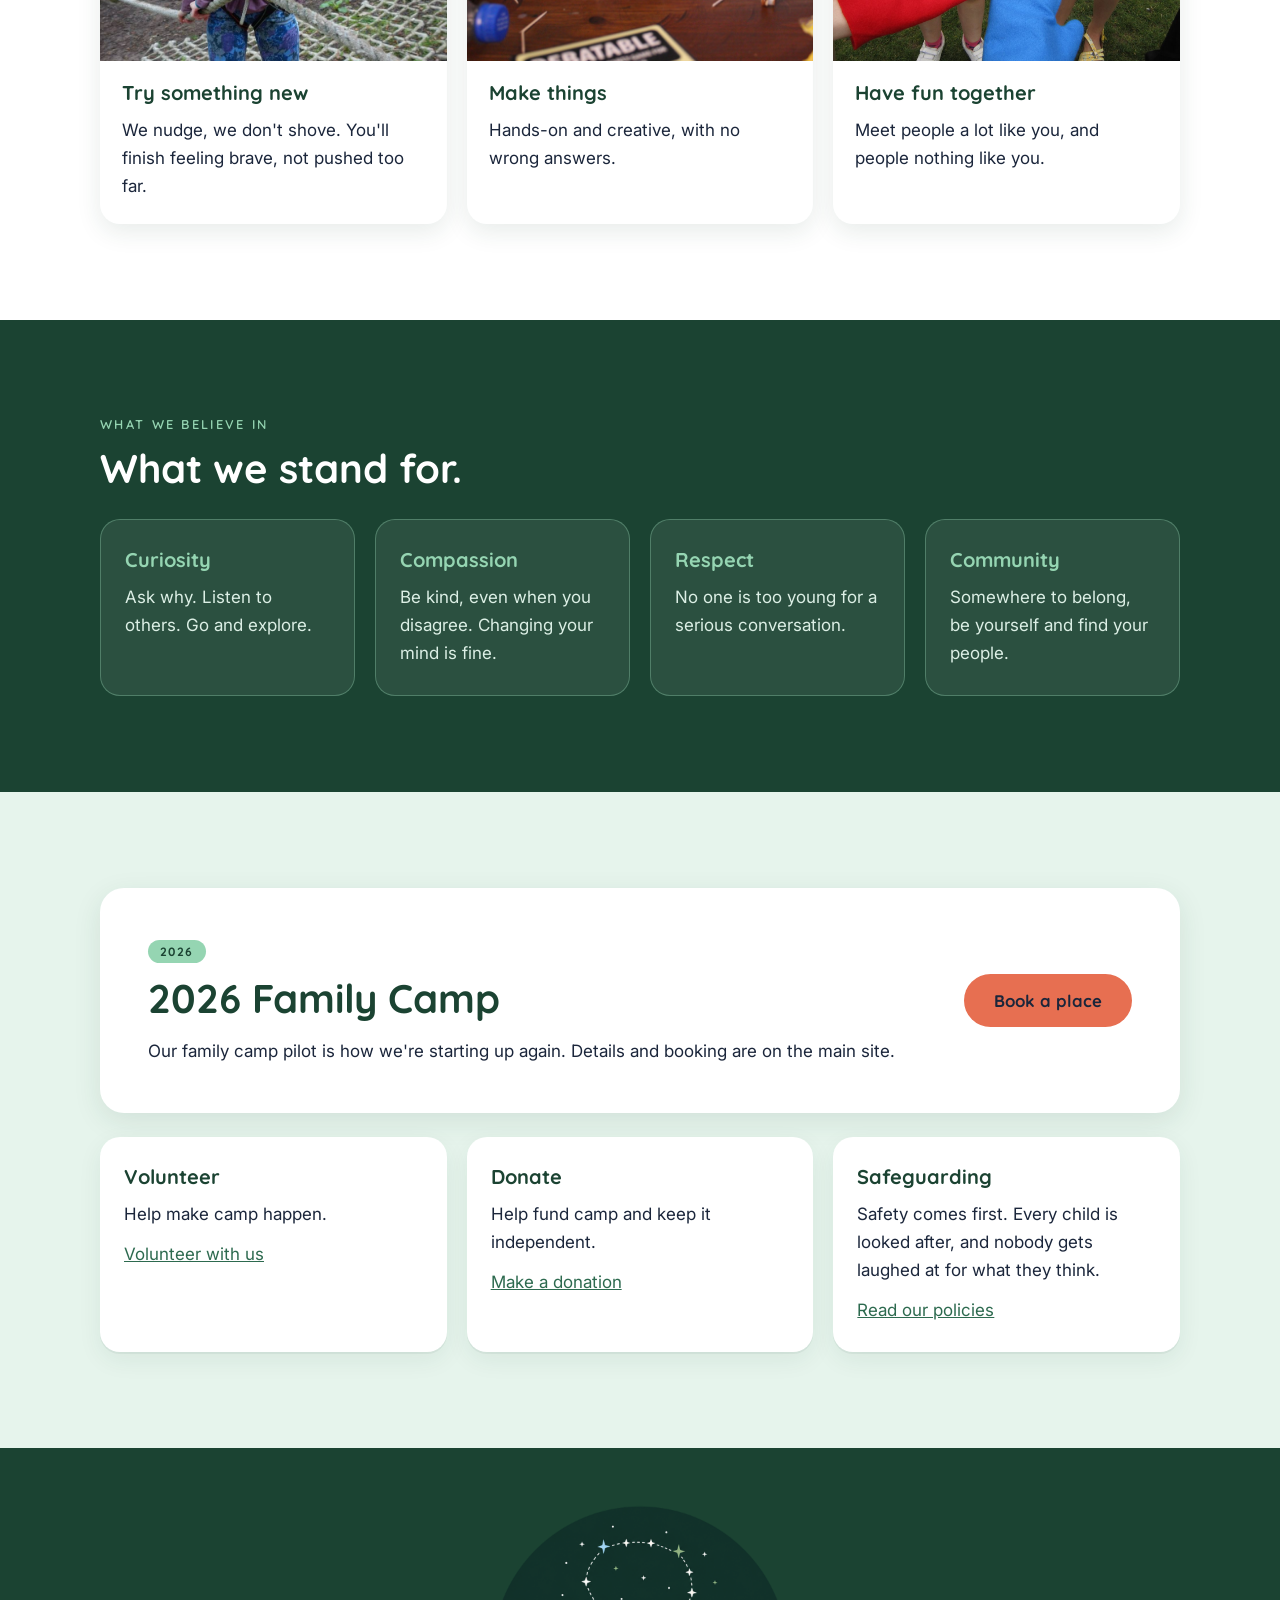
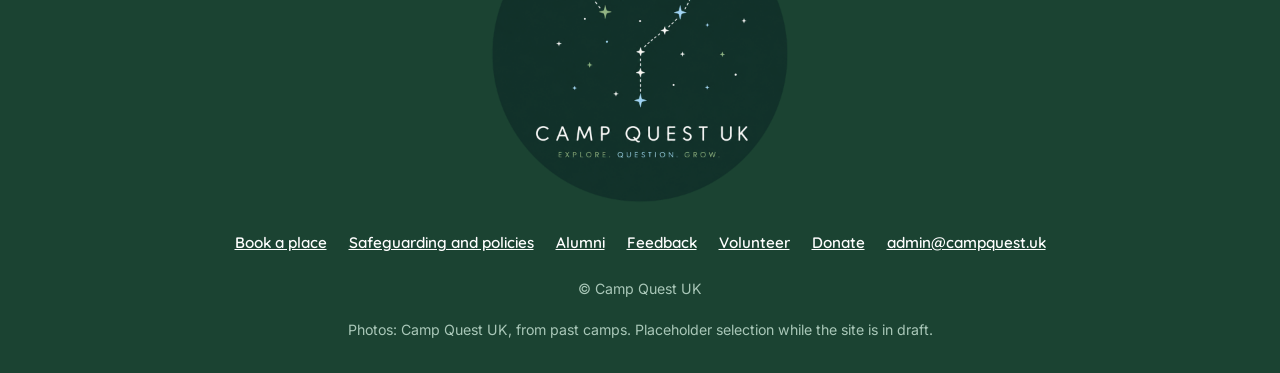
==== commit f638092d: "Use Camp Quest photos in place of stock images Co-Authored-By: Claude Sonnet 5.5 <noreply@anthropic." ====
--- a/index.html
+++ b/index.html
@@ -14,7 +14,7 @@
 </head>
 <body>
 <a class="skip" href="#main">Skip to content</a>
-<div class="draft-note">Prototype – stock photos and placeholder wording. Not the live site (<a href="https://campquest.uk/" rel="noopener">campquest.uk</a>).</div>
+<div class="draft-note">Prototype – placeholder wording. Not the live site (<a href="https://campquest.uk/" rel="noopener">campquest.uk</a>).</div>
 
 <header class="nav">
   <div class="wrap">
@@ -28,7 +28,7 @@
       <li><a href="#big-questions">Big questions</a></li>
       <li><a href="#at-camp">At camp</a></li>
       <li><a href="#values">Values</a></li>
-      <li><a href="#get-involved">Get involved</a></li>
+      <li><a href="get-involved.html">Get involved</a></li>
       <li><a class="cta" href="https://campquest.uk/2026-family-camp-pilot/" rel="noopener">Book a place</a></li>
     </ul>
   </div>
@@ -115,19 +115,19 @@
         </ul>
         <a class="btn btn-dark" href="https://campquest.uk/2026-family-camp-pilot/" rel="noopener">Book a place</a>
       </div>
-      <img src="images/hammock-woods.jpg" alt="Four children chatting around a rope hammock in a sunlit wood" width="1600" height="1067" loading="lazy">
+      <img src="images/campfire-circle.jpg" alt="Young people and volunteers sitting round a campfire in front of a lit canvas tent" width="1068" height="712" loading="lazy">
     </div>
     <div class="grid g3" style="margin-top:48px">
       <figure class="photo-card" style="margin:0">
-        <img src="images/rope-pull.jpg" alt="A line of children pulling on a rope across a grassy hillside" loading="lazy">
+        <img src="images/rope-net.jpg" alt="A smiling camper in a red helmet climbing a rope net" loading="lazy">
         <div><h3>Try something new</h3><p>We nudge, we don't shove. You'll finish feeling brave, not pushed too far.</p></div>
       </figure>
       <figure class="photo-card" style="margin:0">
-        <img src="images/leaf-rubbings.jpg" alt="Children making leaf rubbings with coloured pencils" loading="lazy">
+        <img src="images/sweet-structures.jpg" alt="Hands building a cube from cocktail sticks and sweets beside a wood-burner" loading="lazy">
         <div><h3>Make things</h3><p>Hands-on and creative, with no wrong answers.</p></div>
       </figure>
       <figure class="photo-card" style="margin:0">
-        <img src="images/parachute.jpg" alt="Children and adults holding up a rainbow parachute in a field" loading="lazy">
+        <img src="images/mitten-circle.jpg" alt="Hands in a circle, each in a different coloured mitten" loading="lazy">
         <div><h3>Have fun together</h3><p>Meet people a lot like you, and people nothing like you.</p></div>
       </figure>
     </div>
@@ -158,8 +158,8 @@
       <a class="btn btn-primary" href="https://campquest.uk/2026-family-camp-pilot/" rel="noopener">Book a place</a>
     </div>
     <div class="grid g3">
-      <article class="card"><h3>Volunteer</h3><p>Help make camp happen.</p><p style="margin-top:12px"><a href="https://campquest.uk/volunteer/" rel="noopener">Volunteer with us</a></p></article>
-      <article class="card"><h3>Donate</h3><p>Help fund camp and keep it independent.</p><p style="margin-top:12px"><a href="https://campquest.uk/donations/" rel="noopener">Make a donation</a></p></article>
+      <article class="card"><h3>Volunteer</h3><p>Help make camp happen.</p><p style="margin-top:12px"><a href="get-involved.html#volunteer">Volunteer with us</a></p></article>
+      <article class="card"><h3>Donate</h3><p>Help fund camp and keep it independent.</p><p style="margin-top:12px"><a href="get-involved.html#donate">Make a donation</a></p></article>
       <article class="card"><h3>Safeguarding</h3><p>Safety comes first. Every child is looked after, and nobody gets laughed at for what they think.</p><p style="margin-top:12px"><a href="https://campquest.uk/policies/" rel="noopener">Read our policies</a></p></article>
     </div>
   </div>
@@ -174,12 +174,12 @@
       <li><a href="https://campquest.uk/policies/" rel="noopener">Safeguarding and policies</a></li>
       <li><a href="https://campquest.uk/alumni/" rel="noopener">Alumni</a></li>
       <li><a href="https://campquest.uk/feedback/" rel="noopener">Feedback</a></li>
-      <li><a href="https://campquest.uk/volunteer/" rel="noopener">Volunteer</a></li>
-      <li><a href="https://campquest.uk/donations/" rel="noopener">Donate</a></li>
+      <li><a href="get-involved.html#volunteer">Volunteer</a></li>
+      <li><a href="get-involved.html#donate">Donate</a></li>
       <li><a href="mailto:admin@campquest.uk">admin@campquest.uk</a></li>
     </ul>
     <small>© Camp Quest UK</small>
-    <small class="credits">Prototype photos from Unsplash (free to use): Alexandr Podvalny (hammock), Pierre Vaucher (circle in field), Anna Samoylova (rope), Jenna Burghart (leaf rubbings), Artem Kniaz (parachute). Replace with real camp photos before launch.</small>
+    <small class="credits">Photos: Camp Quest UK, from past camps. Placeholder selection while the site is in draft.</small>
   </div>
 </footer>
 
--- a/style.css
+++ b/style.css
@@ -53,7 +53,7 @@
 .btn-dark:hover{background:var(--pine);color:var(--white)}
 
 /* hero */
-.hero{position:relative;color:var(--white);background:var(--forest) url(images/circle-field.jpg) center/cover;isolation:isolate}
+.hero{position:relative;color:var(--white);background:var(--forest) url(images/hero-campfire-talk.jpg) center/cover;isolation:isolate}
 .hero::before{content:"";position:absolute;inset:0;background:linear-gradient(100deg,rgba(27,67,50,.94) 0%,rgba(27,67,50,.82) 45%,rgba(27,67,50,.35) 100%);z-index:-1}
 .hero .wrap{padding-top:clamp(56px,10vw,120px);padding-bottom:clamp(56px,10vw,120px);display:grid;grid-template-columns:1.3fr .7fr;gap:40px;align-items:center}
 .hero h1{color:var(--white)}
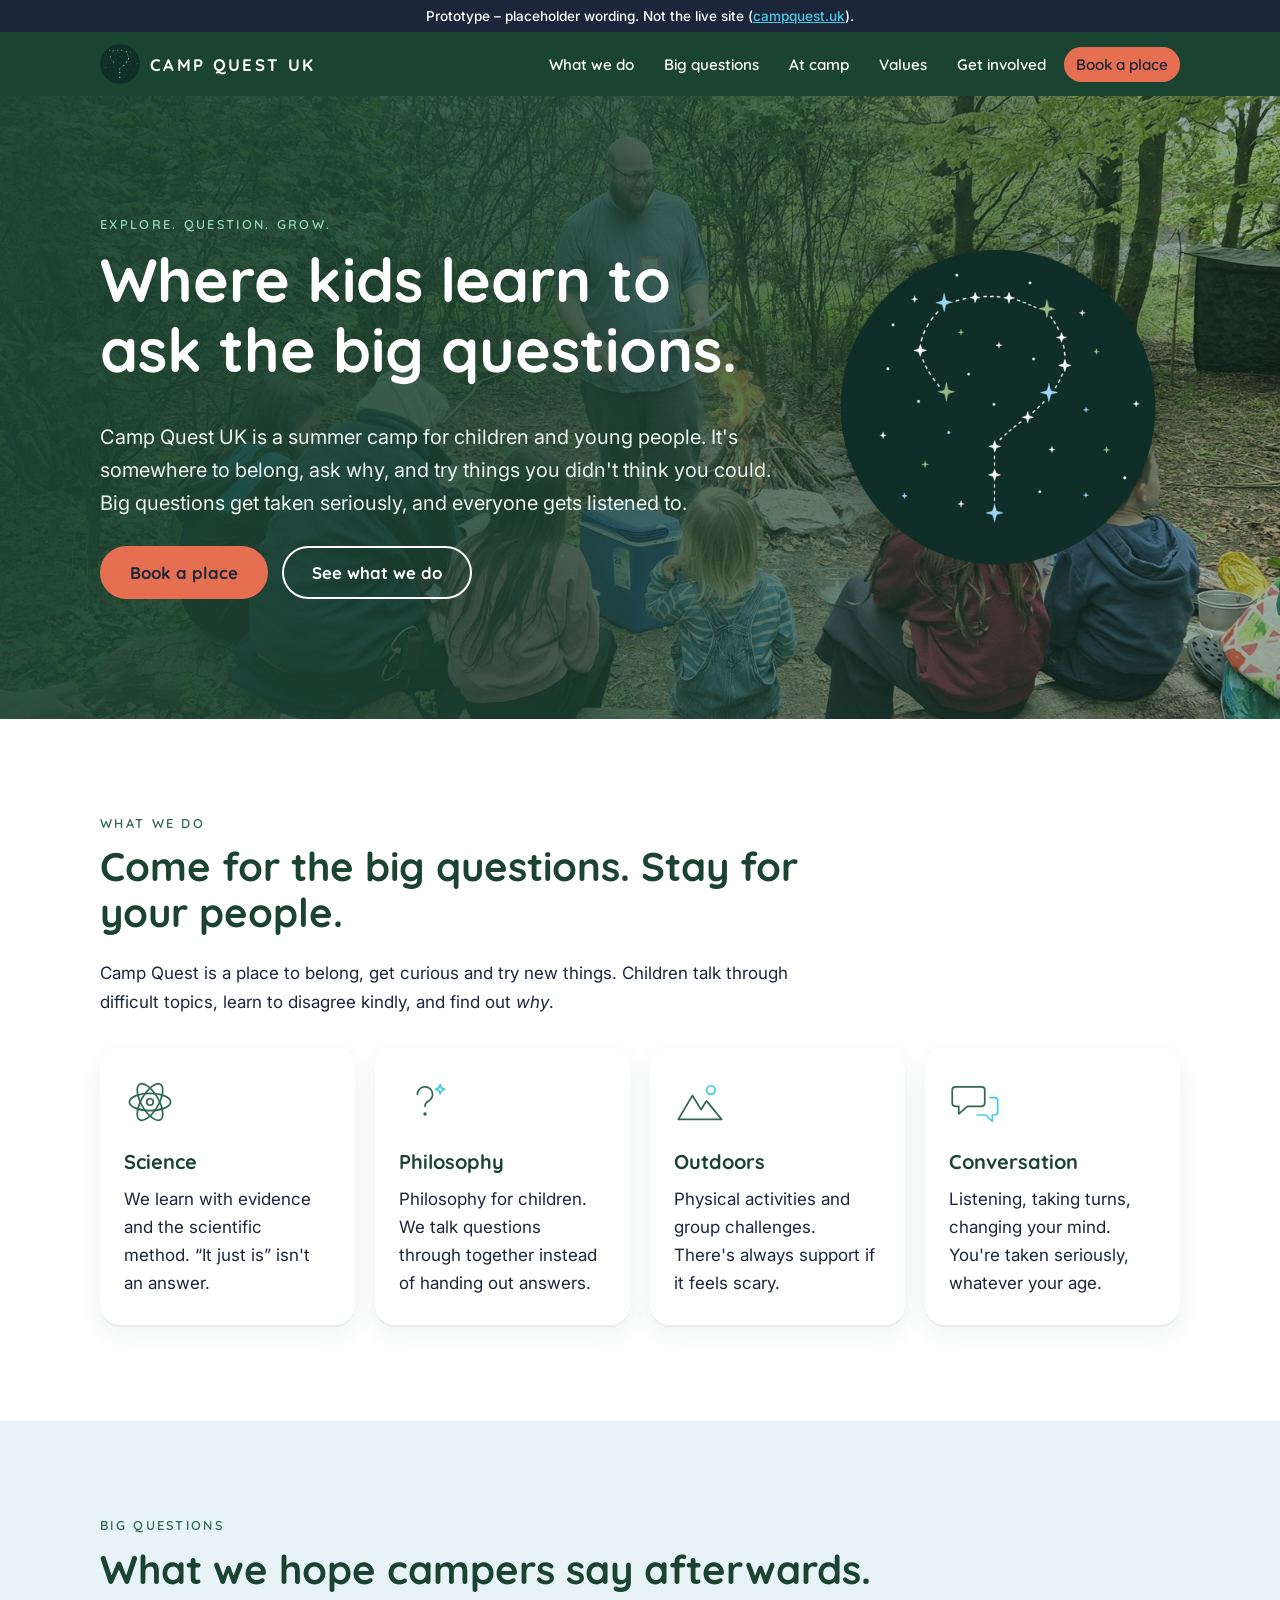
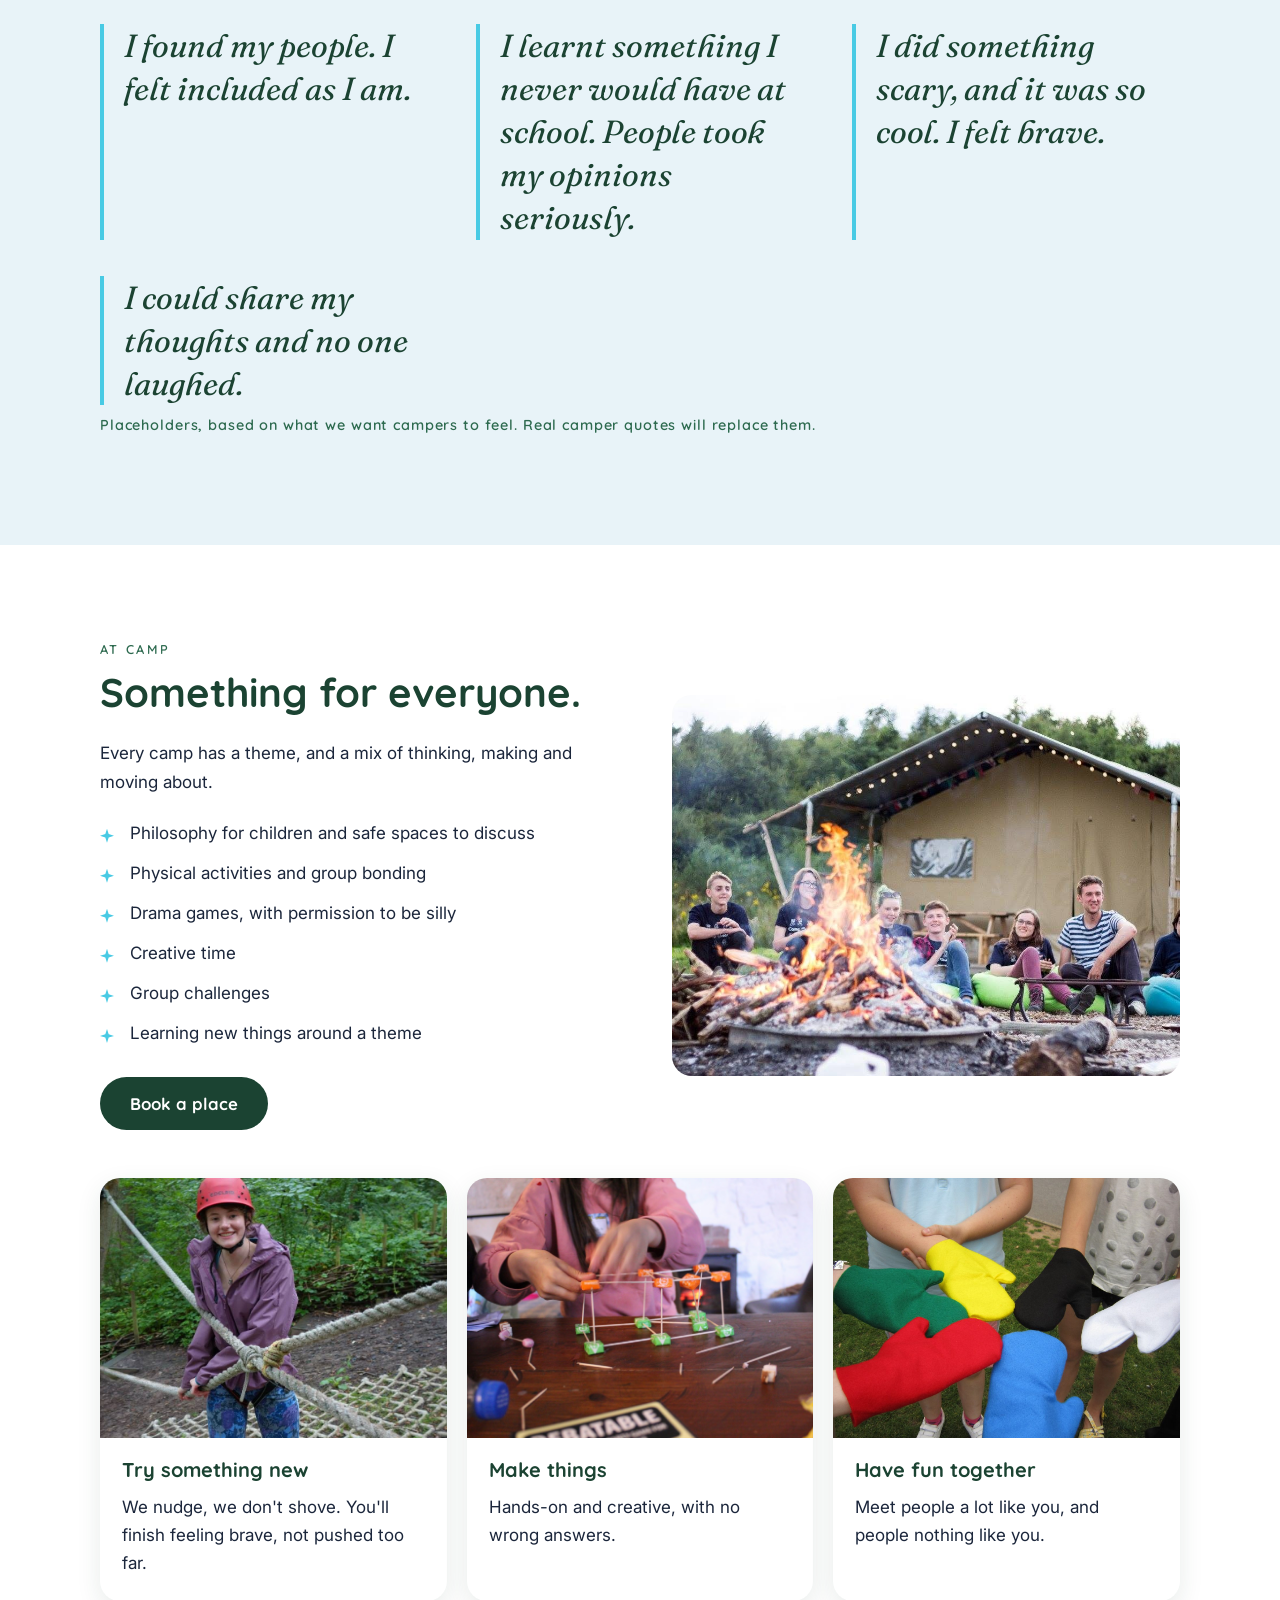
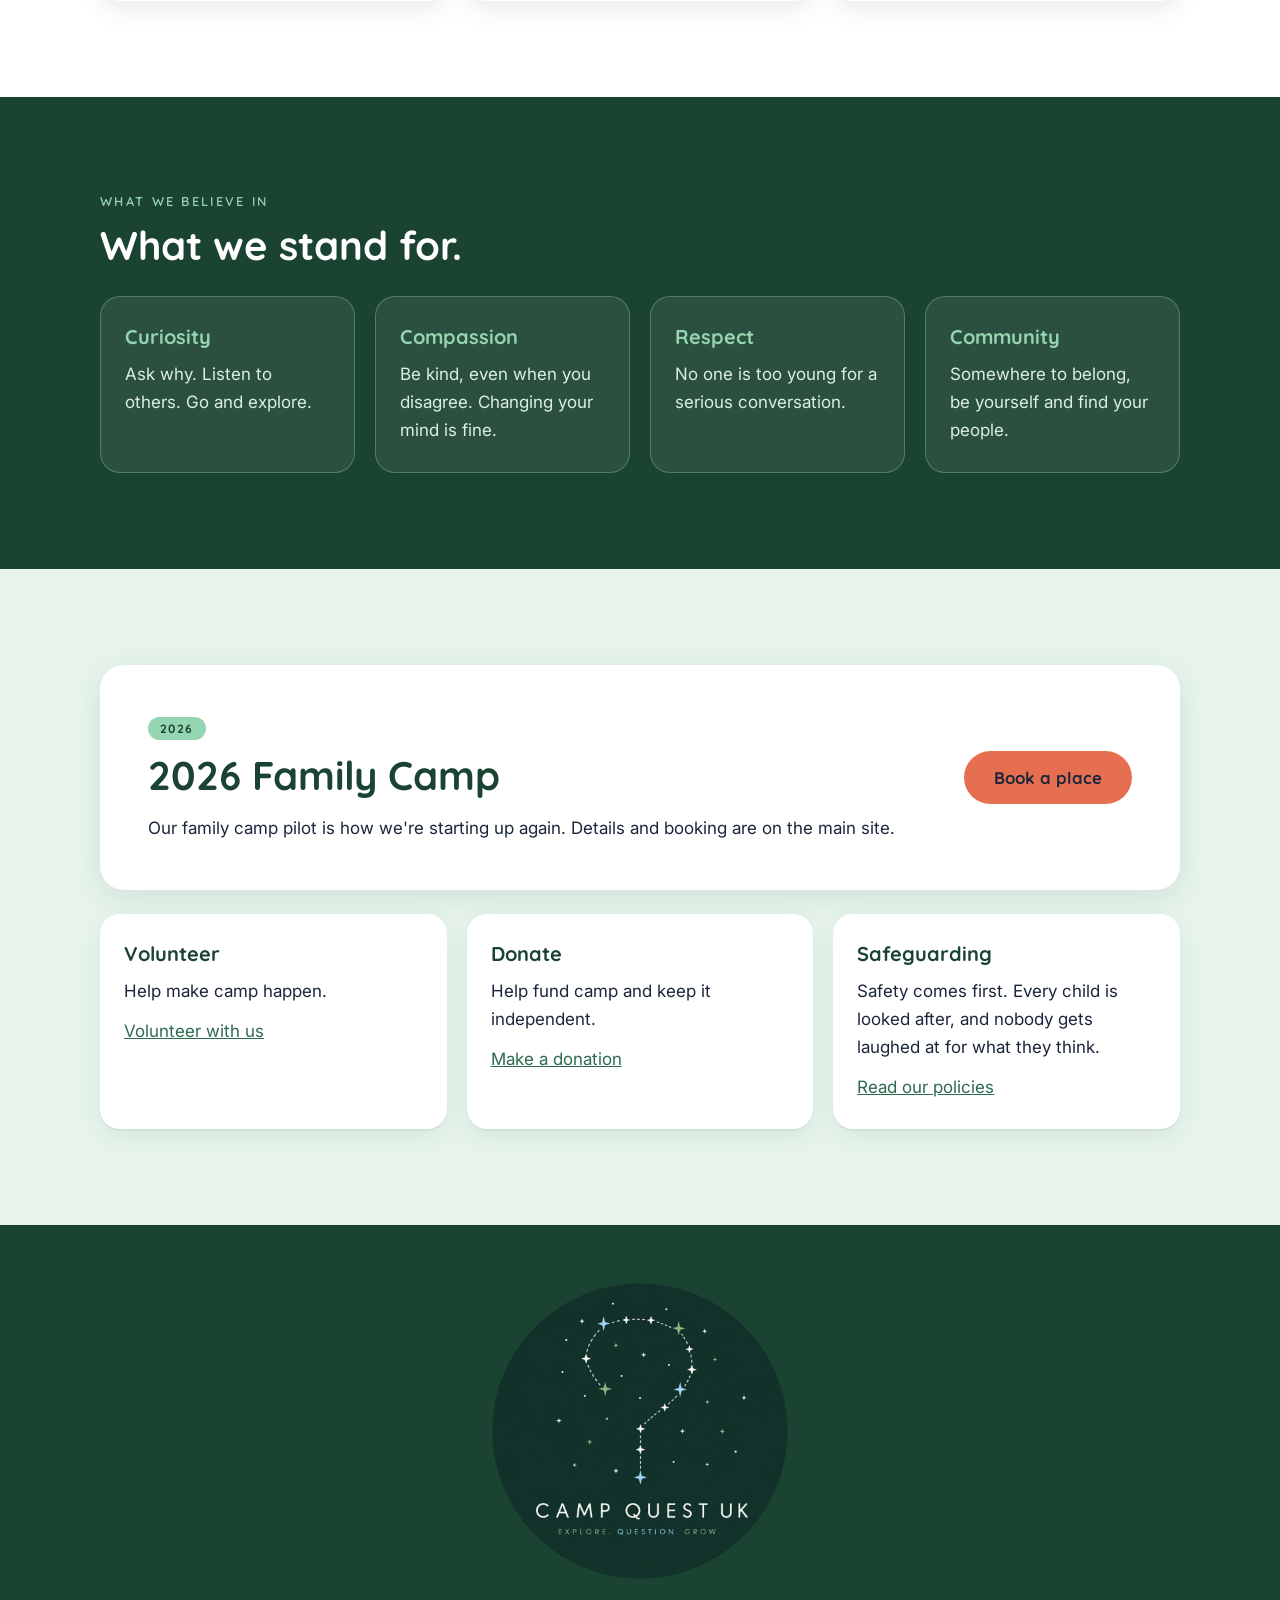
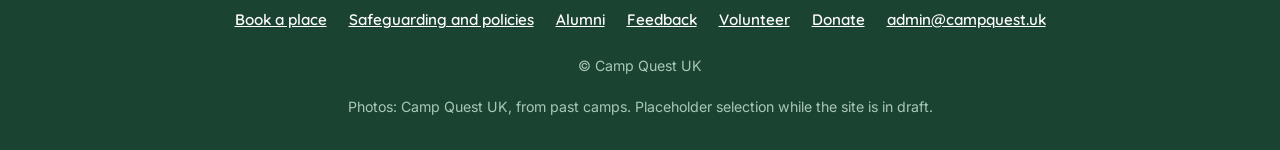
==== commit ffc18912: "Cache-bust stylesheet so phones pick up the image fix Co-Authored-By: Claude Sonnet 5.5 <noreply@ant" ====
--- a/index.html
+++ b/index.html
@@ -10,7 +10,7 @@
 <link rel="preconnect" href="https://fonts.googleapis.com">
 <link rel="preconnect" href="https://fonts.gstatic.com" crossorigin>
 <link href="https://fonts.googleapis.com/css2?family=Fraunces:ital,wght@1,400;1,500&family=Inter:wght@400;500&family=Quicksand:wght@600;700&display=swap" rel="stylesheet">
-<link rel="stylesheet" href="style.css">
+<link rel="stylesheet" href="style.css?v=2">
 </head>
 <body>
 <a class="skip" href="#main">Skip to content</a>
--- a/style.css
+++ b/style.css
@@ -83,7 +83,7 @@
 
 /* photo cards */
 .photo-card{border-radius:20px;overflow:hidden;background:var(--white);box-shadow:0 8px 24px rgba(27,67,50,.1)}
-.photo-card img{width:100%;aspect-ratio:4/3;object-fit:cover}
+.photo-card img{width:100%;height:auto;aspect-ratio:4/3;object-fit:cover}
 .photo-card div{padding:20px 22px 24px}
 .photo-card p{margin:0}
 
@@ -96,7 +96,7 @@
 
 /* split */
 .split{display:grid;grid-template-columns:1fr 1fr;gap:clamp(24px,5vw,64px);align-items:center}
-.split img{border-radius:20px;aspect-ratio:4/3;object-fit:cover;width:100%}
+.split img{border-radius:20px;aspect-ratio:4/3;object-fit:cover;width:100%;height:auto}
 @media(max-width:760px){.split{grid-template-columns:1fr}}
 ul.ticks{list-style:none;padding:0;margin:0 0 1.4em}
 ul.ticks li{padding:6px 0 6px 30px;position:relative}
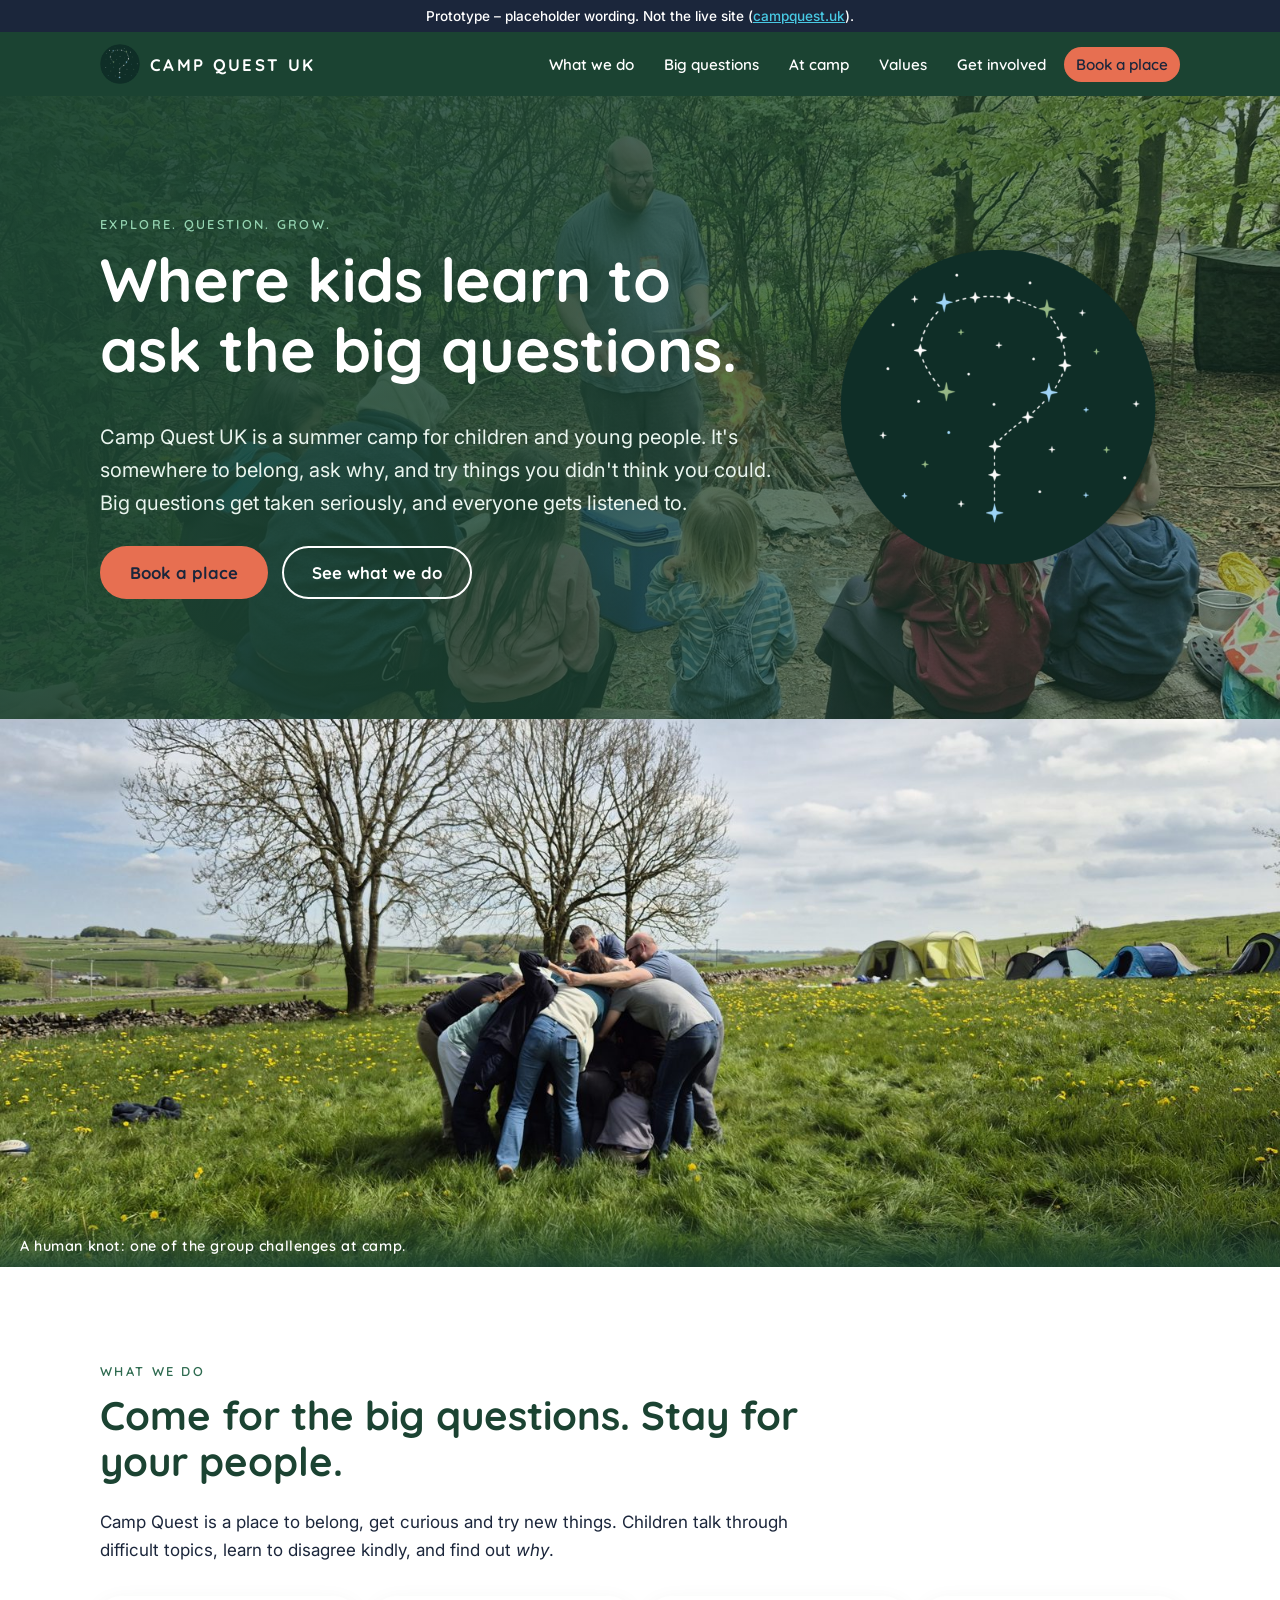
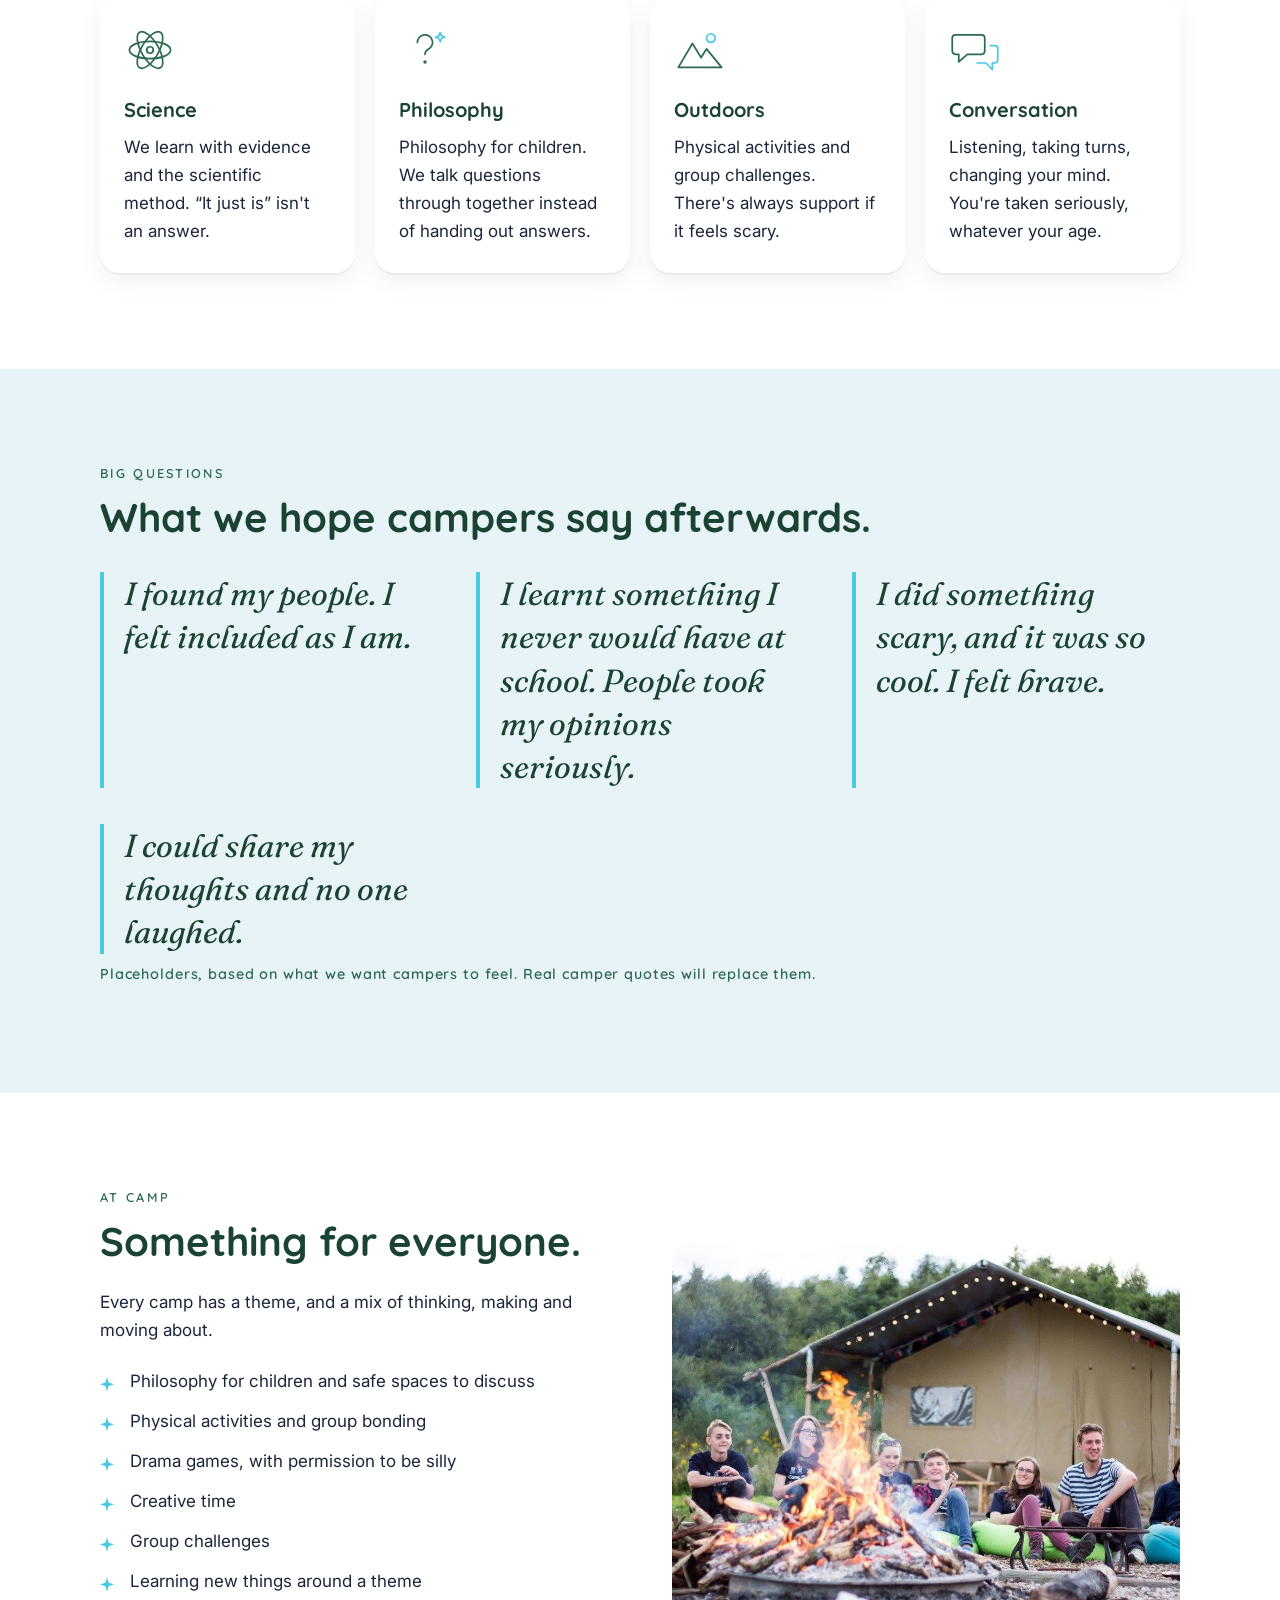
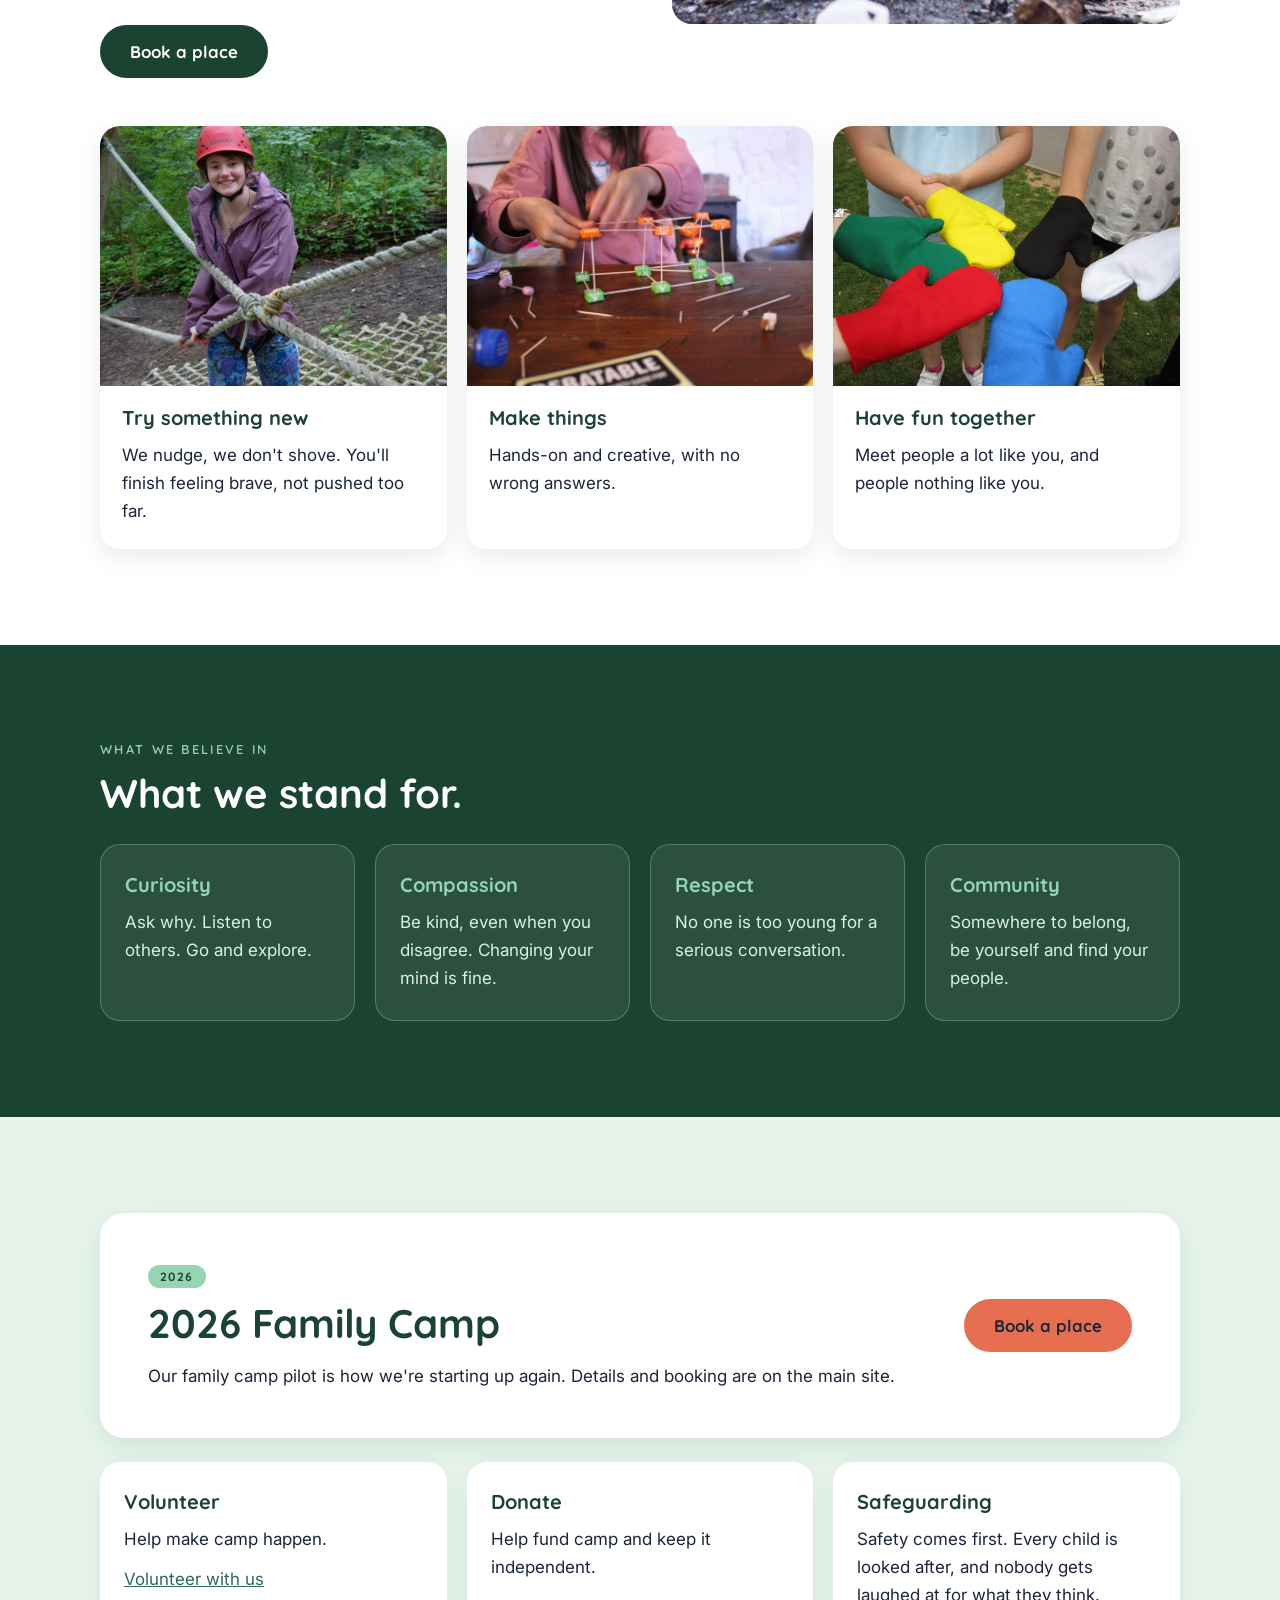
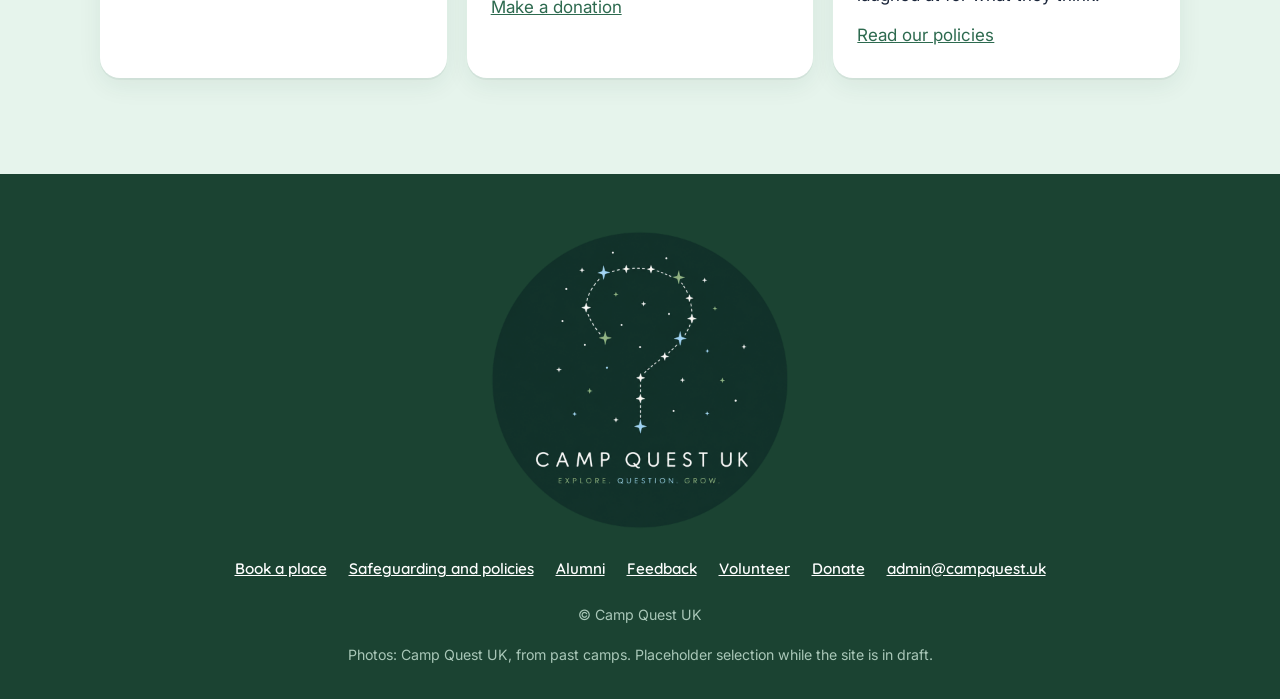
==== commit 3d567300: "Add photo band between hero and What we do Co-Authored-By: Claude Sonnet 5.5 <noreply@anthropic.com>" ====
--- a/index.html
+++ b/index.html
@@ -10,7 +10,7 @@
 <link rel="preconnect" href="https://fonts.googleapis.com">
 <link rel="preconnect" href="https://fonts.gstatic.com" crossorigin>
 <link href="https://fonts.googleapis.com/css2?family=Fraunces:ital,wght@1,400;1,500&family=Inter:wght@400;500&family=Quicksand:wght@600;700&display=swap" rel="stylesheet">
-<link rel="stylesheet" href="style.css?v=2">
+<link rel="stylesheet" href="style.css?v=3">
 </head>
 <body>
 <a class="skip" href="#main">Skip to content</a>
@@ -50,6 +50,13 @@
     </div>
     <div class="mark"><img src="assets/logo-mark-circle.png" alt="Camp Quest UK logo: a question mark drawn as a constellation of stars on a deep green night sky" width="320" height="320"></div>
   </div>
+</section>
+
+<section class="photo-band" aria-label="Photo">
+  <figure>
+    <img src="images/human-knot.jpg" alt="A group of campers tangled together in a human knot on a sunny field, with tents behind" width="1600" height="1200">
+    <figcaption>A human knot: one of the group challenges at camp.</figcaption>
+  </figure>
 </section>
 
 <section id="what-we-do">
--- a/style.css
+++ b/style.css
@@ -65,6 +65,11 @@
 @media(max-width:760px){.hero .wrap{grid-template-columns:1fr}.hero .mark{display:none}.hero::before{background:rgba(27,67,50,.86)}}
 
 section{padding:clamp(52px,8vw,96px) 0}
+.photo-band{padding:0;background:var(--forest)}
+.photo-band figure{margin:0;position:relative}
+.photo-band img{width:100%;height:auto;aspect-ratio:21/9;object-fit:cover;object-position:50% 55%}
+.photo-band figcaption{position:absolute;left:0;right:0;bottom:0;padding:28px 20px 12px;color:#fff;font:600 .9rem var(--display);letter-spacing:.04em;background:linear-gradient(transparent,rgba(27,67,50,.85))}
+@media(max-width:760px){.photo-band img{aspect-ratio:4/3}}
 .intro{max-width:46rem}
 .band-mist{background:var(--mist-soft)}
 .band-sage{background:var(--sage-soft)}
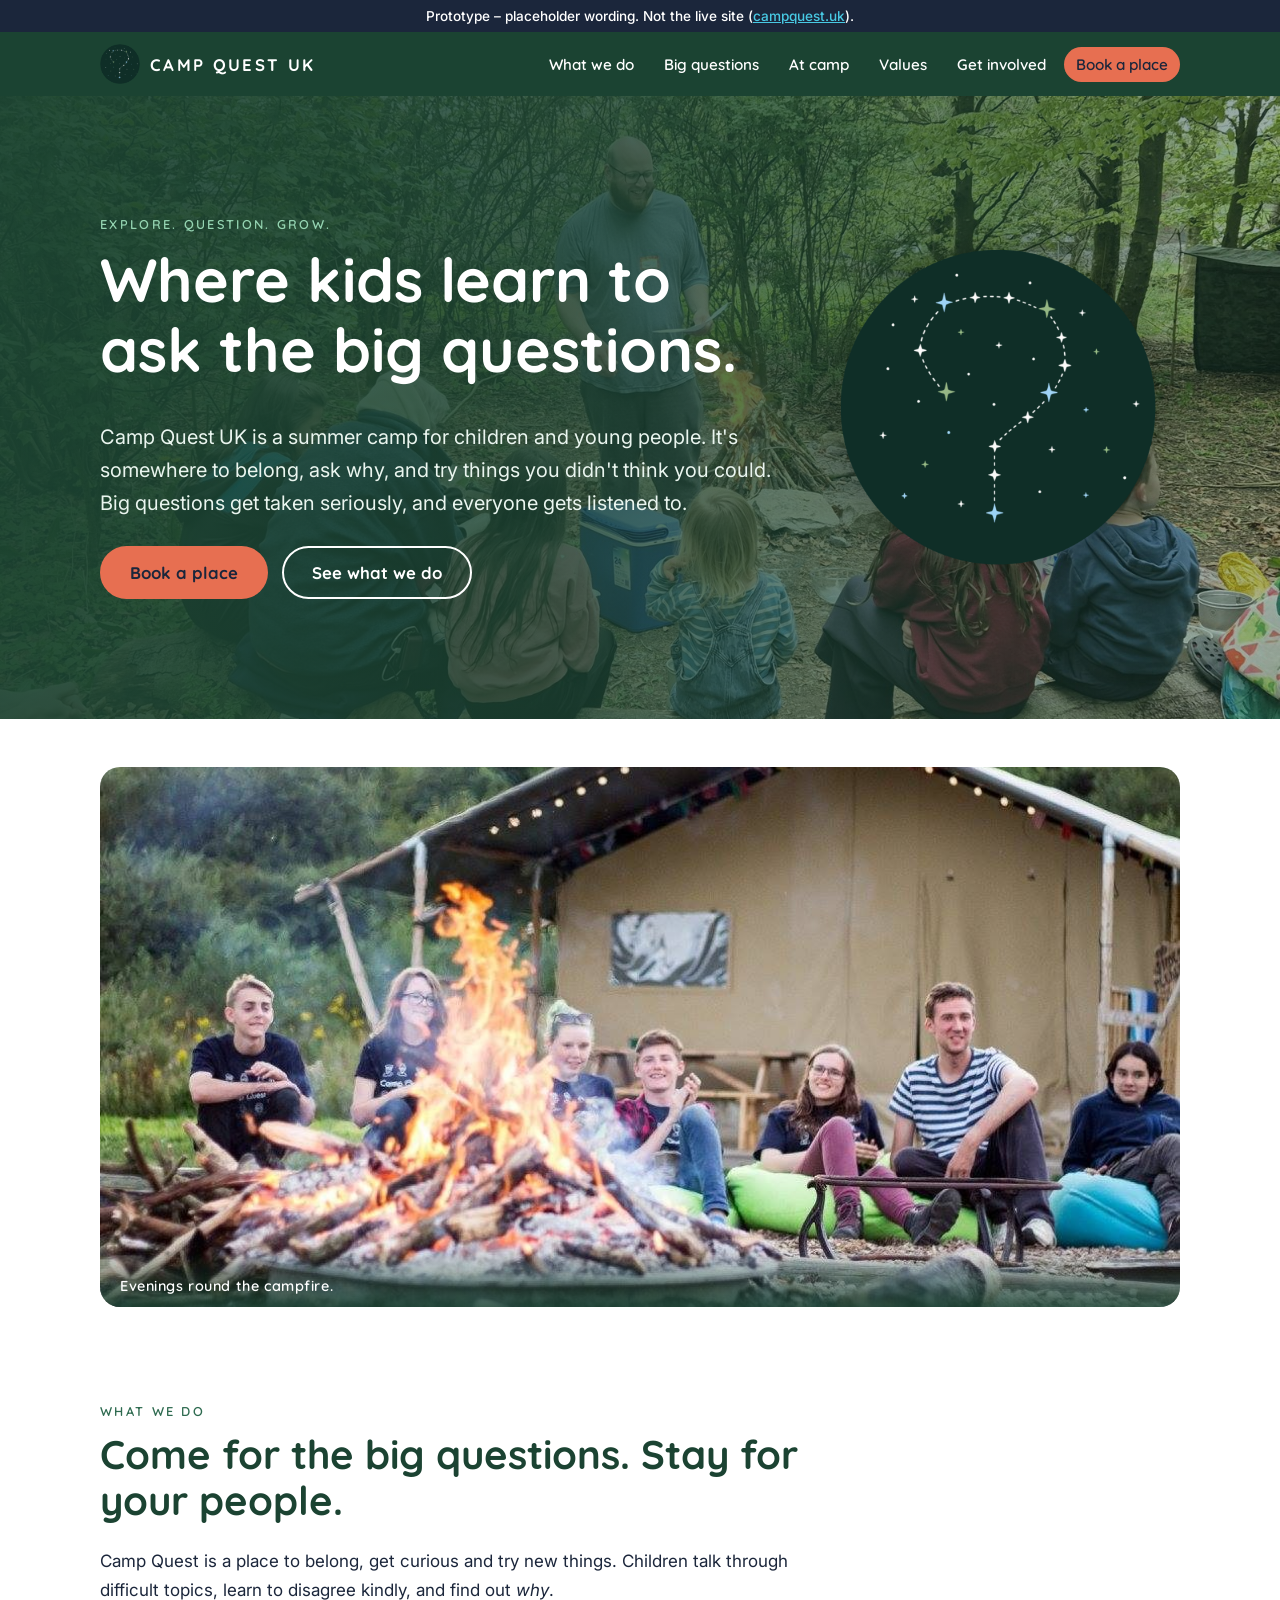
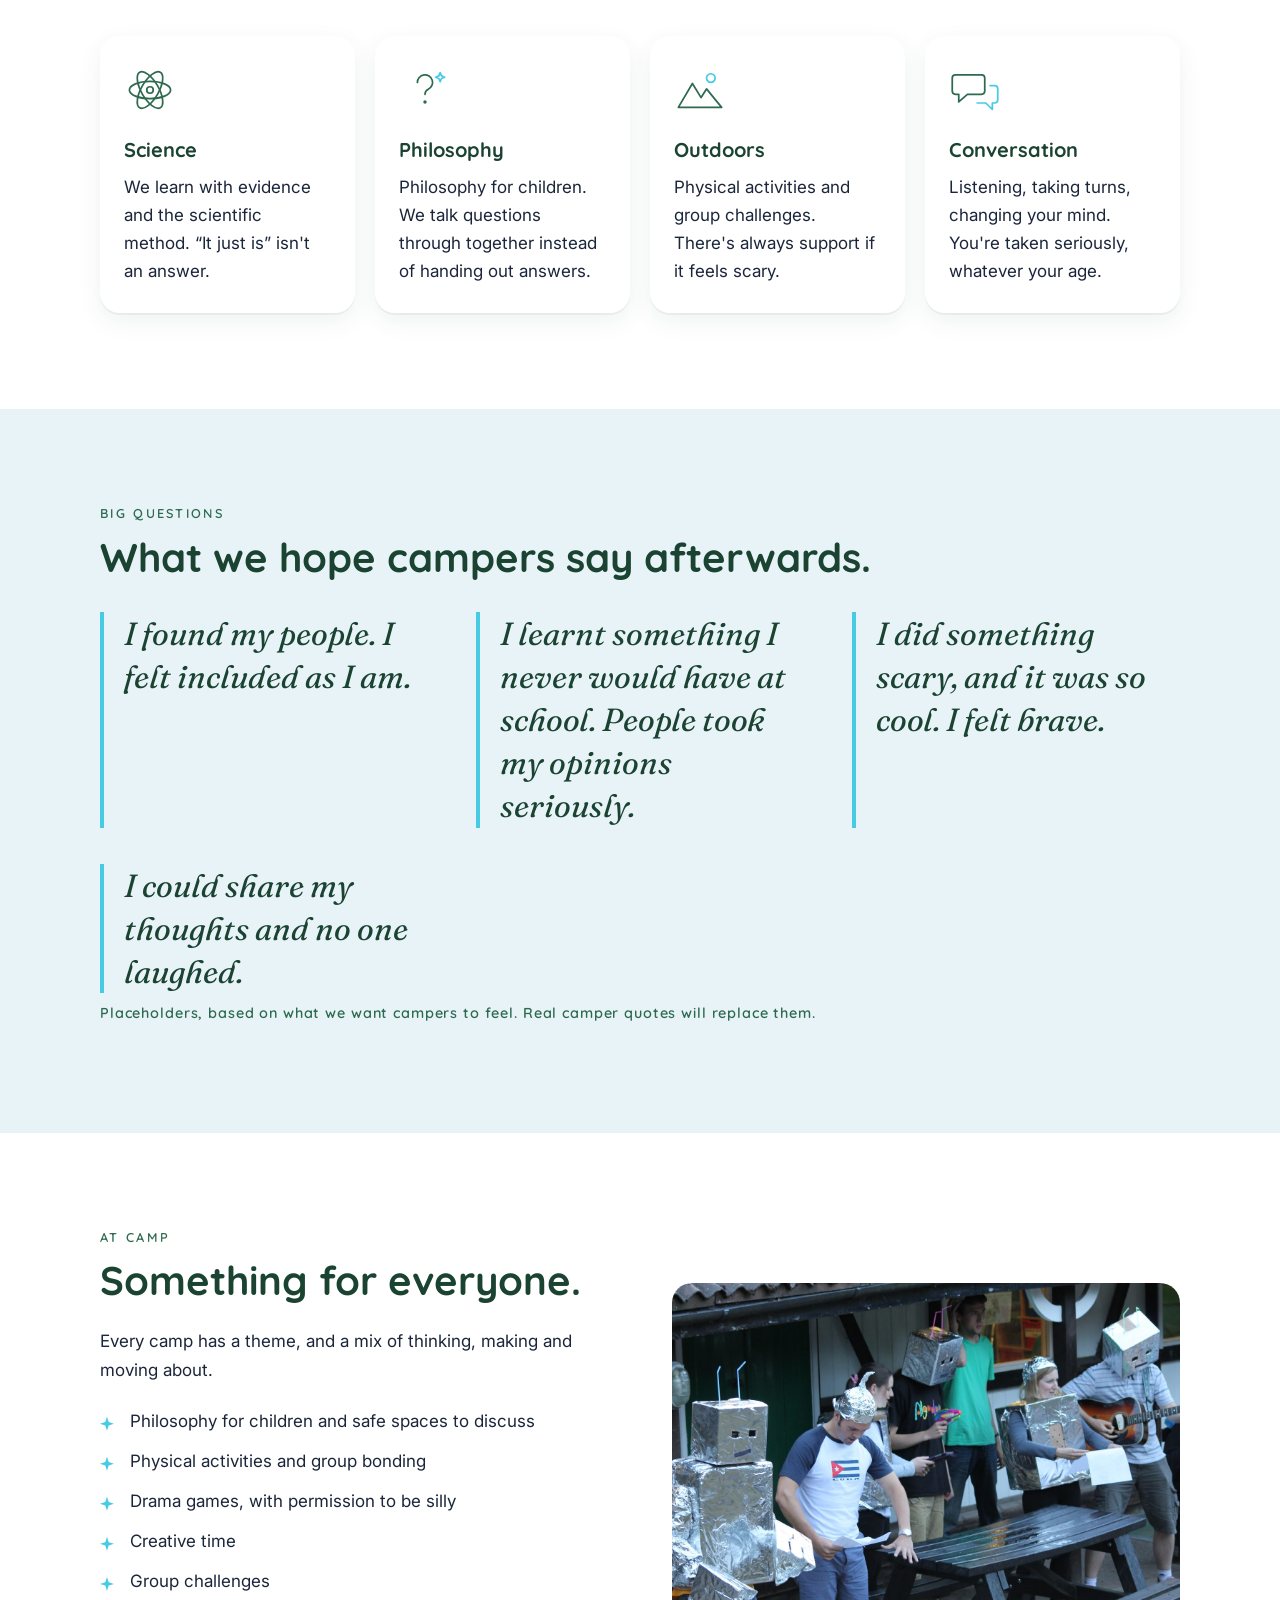
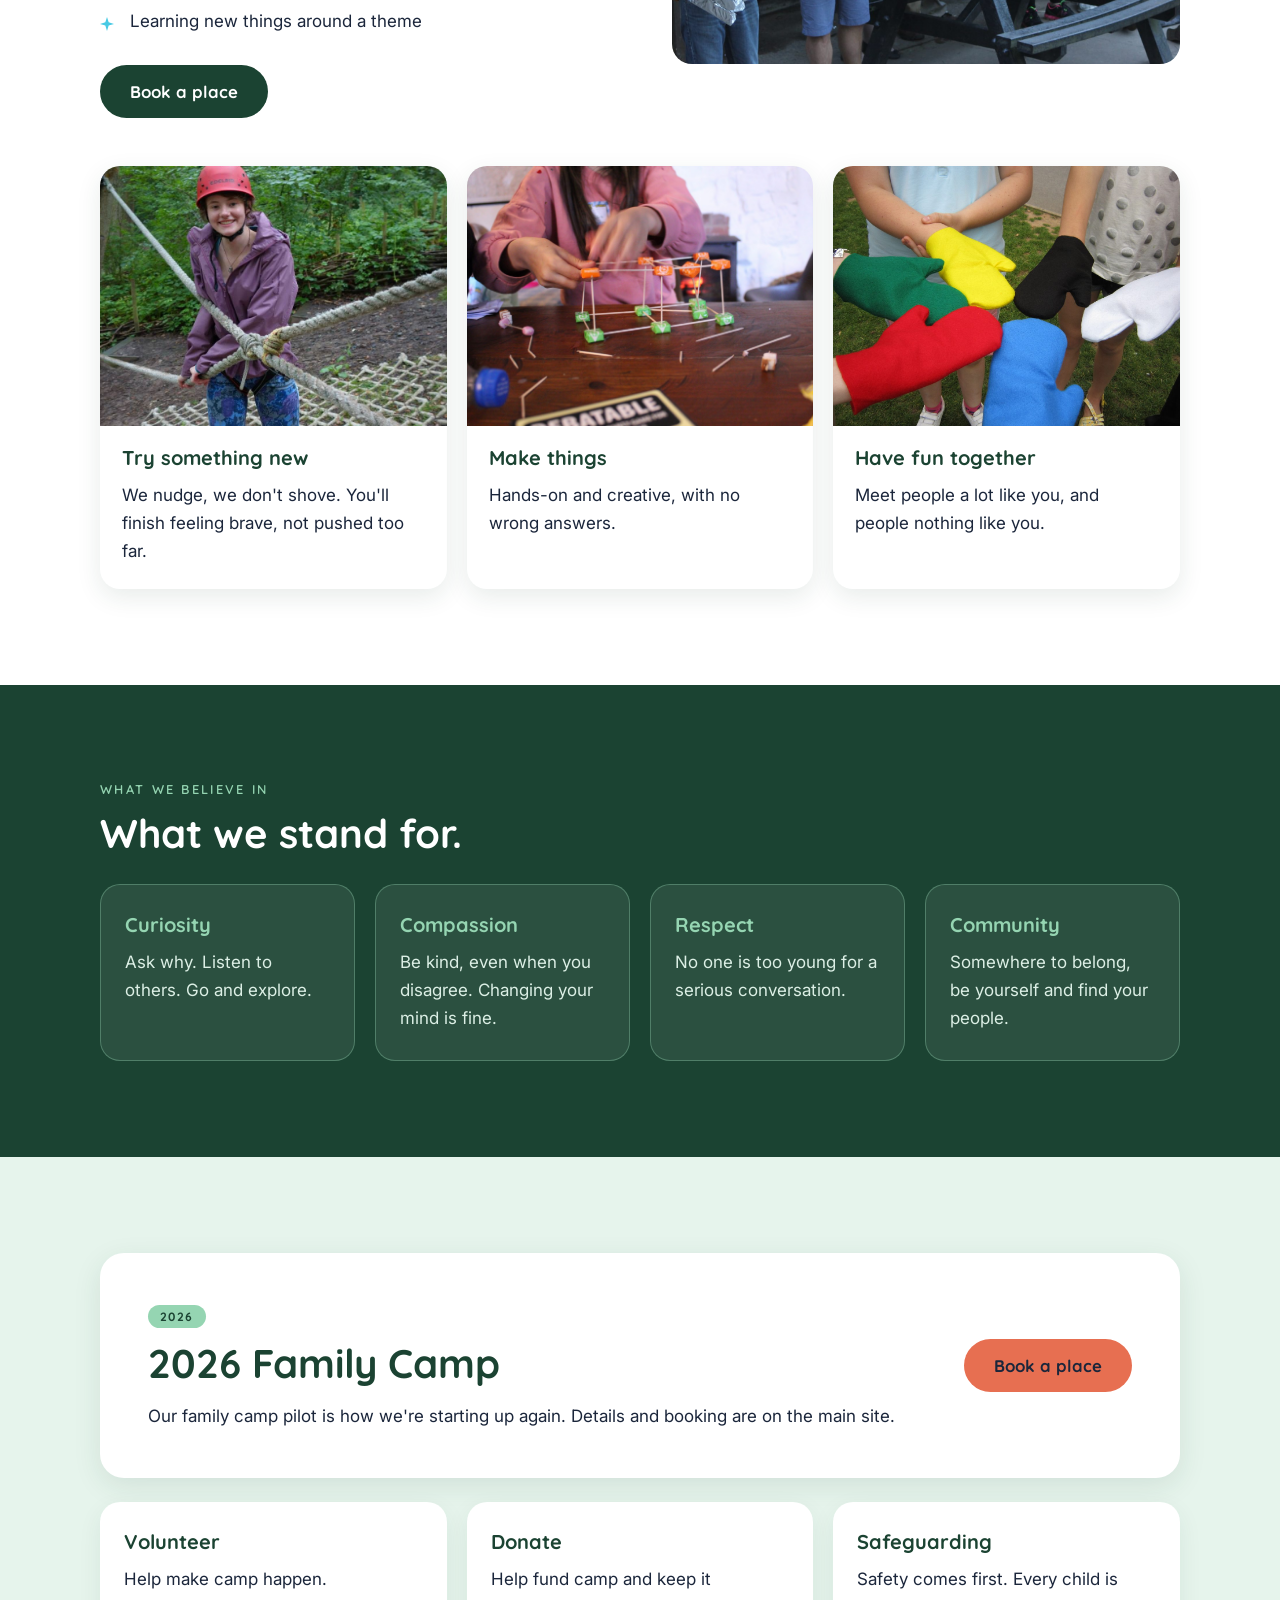
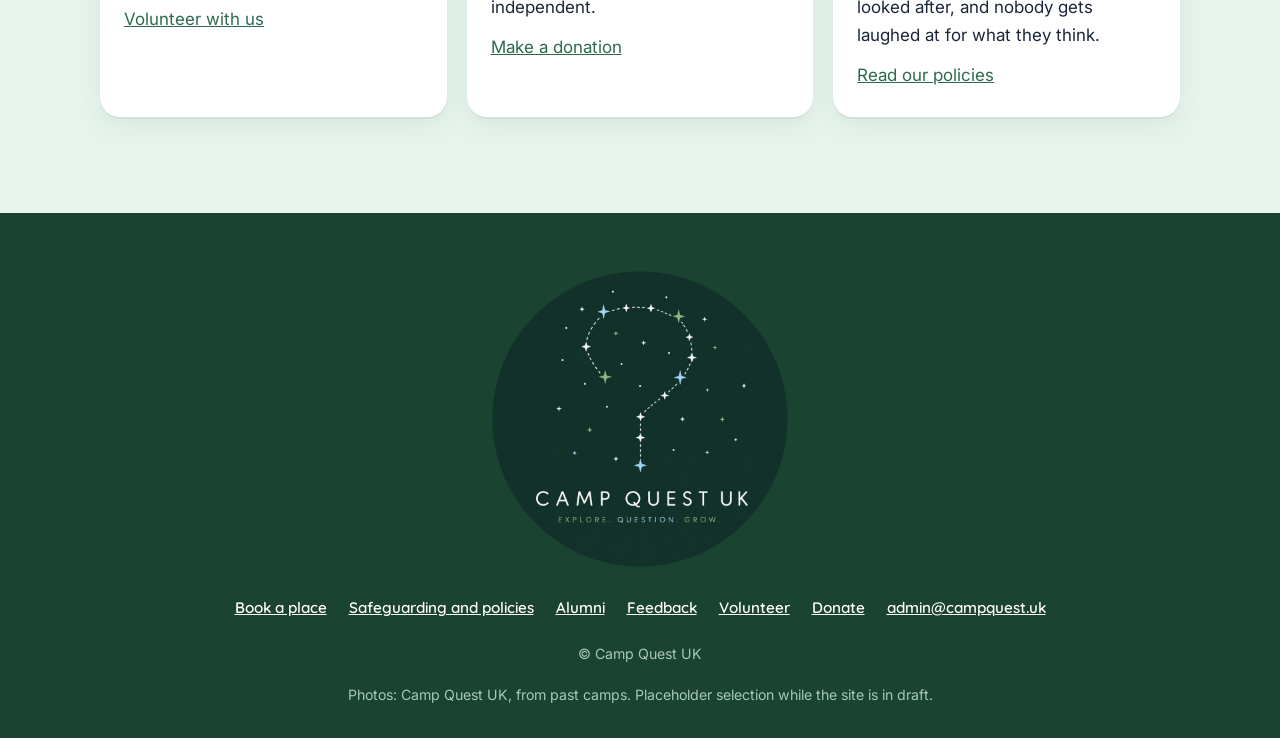
==== commit e5d7747a: "Campfire photo in the band; robot costumes in At camp Co-Authored-By: Claude Sonnet 5.5 <noreply@ant" ====
--- a/index.html
+++ b/index.html
@@ -10,7 +10,7 @@
 <link rel="preconnect" href="https://fonts.googleapis.com">
 <link rel="preconnect" href="https://fonts.gstatic.com" crossorigin>
 <link href="https://fonts.googleapis.com/css2?family=Fraunces:ital,wght@1,400;1,500&family=Inter:wght@400;500&family=Quicksand:wght@600;700&display=swap" rel="stylesheet">
-<link rel="stylesheet" href="style.css?v=3">
+<link rel="stylesheet" href="style.css?v=4">
 </head>
 <body>
 <a class="skip" href="#main">Skip to content</a>
@@ -53,10 +53,12 @@
 </section>
 
 <section class="photo-band" aria-label="Photo">
-  <figure>
-    <img src="images/human-knot.jpg" alt="A group of campers tangled together in a human knot on a sunny field, with tents behind" width="1600" height="1200">
-    <figcaption>A human knot: one of the group challenges at camp.</figcaption>
-  </figure>
+  <div class="wrap">
+    <figure>
+      <img src="images/campfire-circle.jpg" alt="Young people and volunteers sitting round a campfire in front of a lit canvas tent" width="1068" height="712">
+      <figcaption>Evenings round the campfire.</figcaption>
+    </figure>
+  </div>
 </section>
 
 <section id="what-we-do">
@@ -122,7 +124,7 @@
         </ul>
         <a class="btn btn-dark" href="https://campquest.uk/2026-family-camp-pilot/" rel="noopener">Book a place</a>
       </div>
-      <img src="images/campfire-circle.jpg" alt="Young people and volunteers sitting round a campfire in front of a lit canvas tent" width="1068" height="712" loading="lazy">
+      <img src="images/robot-costumes.jpg" alt="Campers and volunteers in home-made foil robot costumes, with a guitar, outside the barn" width="1600" height="1067" loading="lazy">
     </div>
     <div class="grid g3" style="margin-top:48px">
       <figure class="photo-card" style="margin:0">
--- a/style.css
+++ b/style.css
@@ -65,9 +65,9 @@
 @media(max-width:760px){.hero .wrap{grid-template-columns:1fr}.hero .mark{display:none}.hero::before{background:rgba(27,67,50,.86)}}
 
 section{padding:clamp(52px,8vw,96px) 0}
-.photo-band{padding:0;background:var(--forest)}
-.photo-band figure{margin:0;position:relative}
-.photo-band img{width:100%;height:auto;aspect-ratio:21/9;object-fit:cover;object-position:50% 55%}
+.photo-band{padding:clamp(24px,4vw,48px) 0 0}
+.photo-band figure{margin:0;position:relative;border-radius:20px;overflow:hidden}
+.photo-band img{width:100%;height:auto;aspect-ratio:2/1;object-fit:cover;object-position:50% 70%}
 .photo-band figcaption{position:absolute;left:0;right:0;bottom:0;padding:28px 20px 12px;color:#fff;font:600 .9rem var(--display);letter-spacing:.04em;background:linear-gradient(transparent,rgba(27,67,50,.85))}
 @media(max-width:760px){.photo-band img{aspect-ratio:4/3}}
 .intro{max-width:46rem}
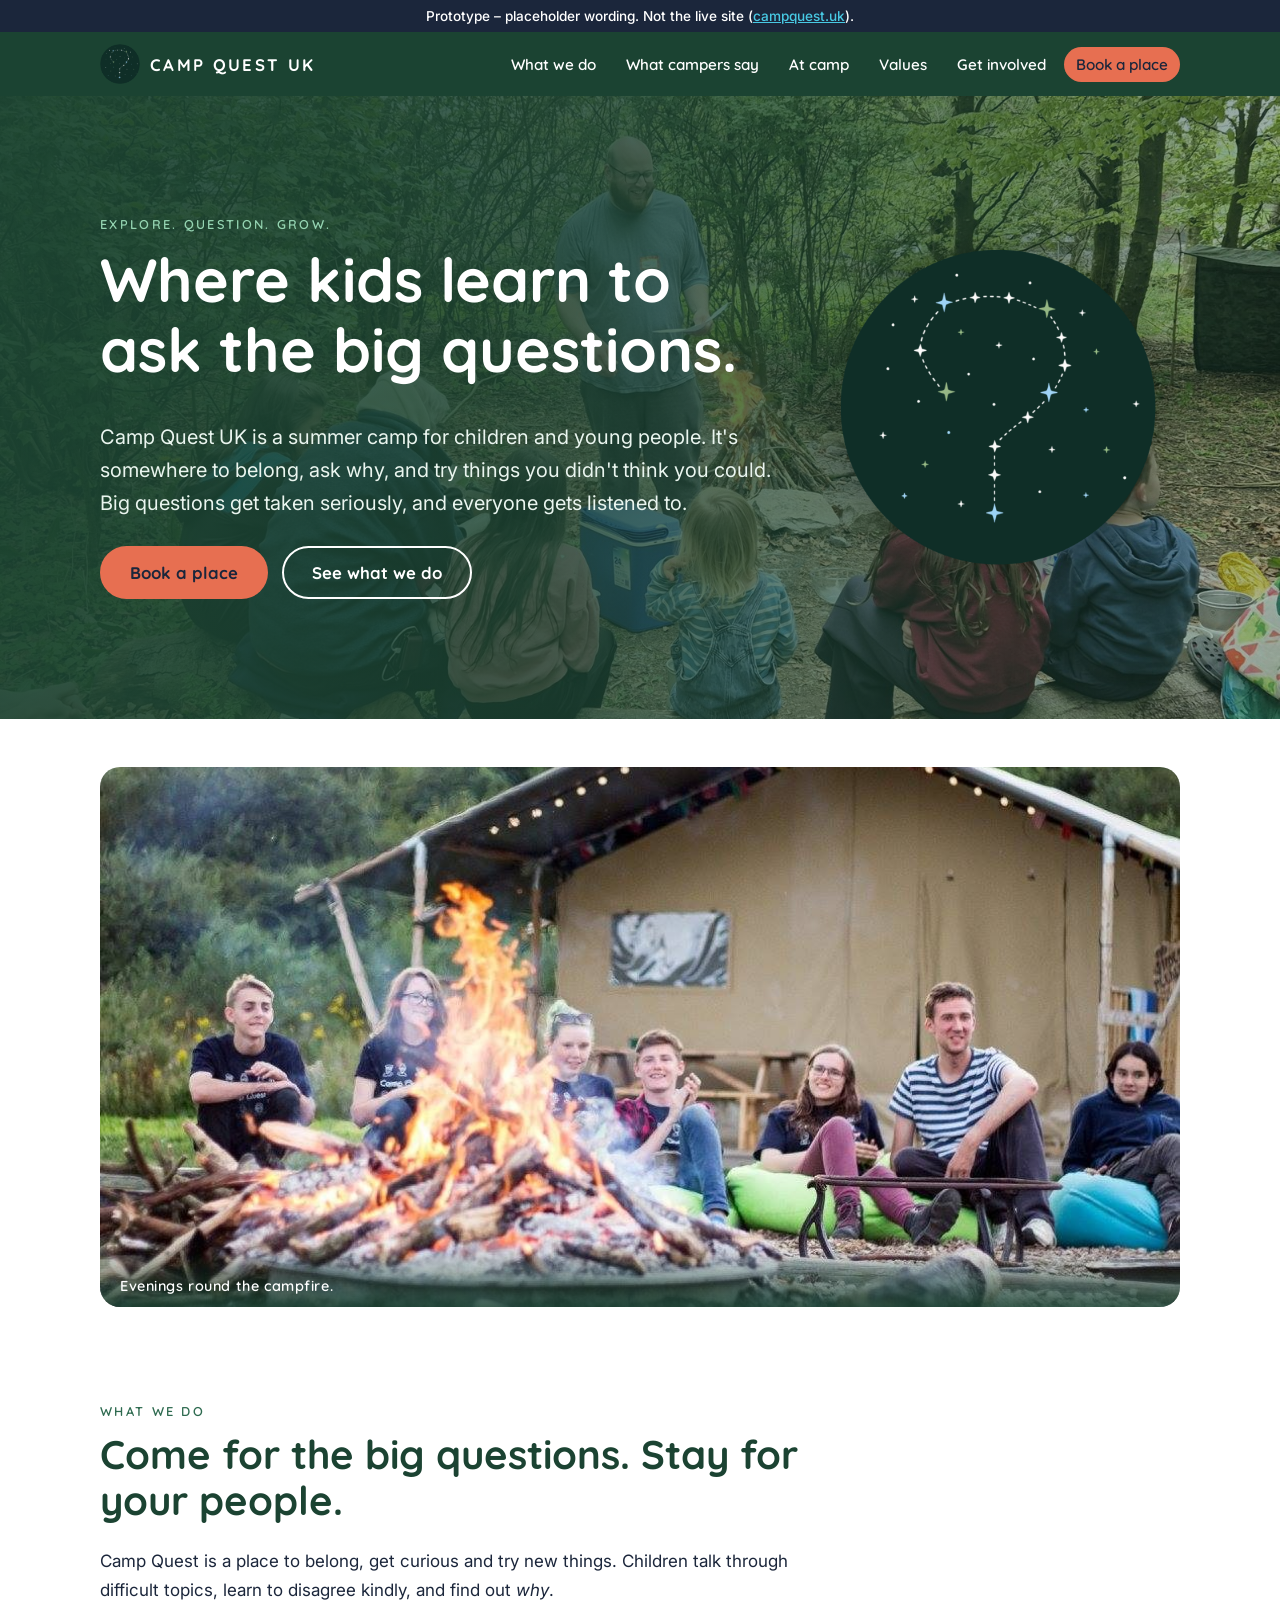
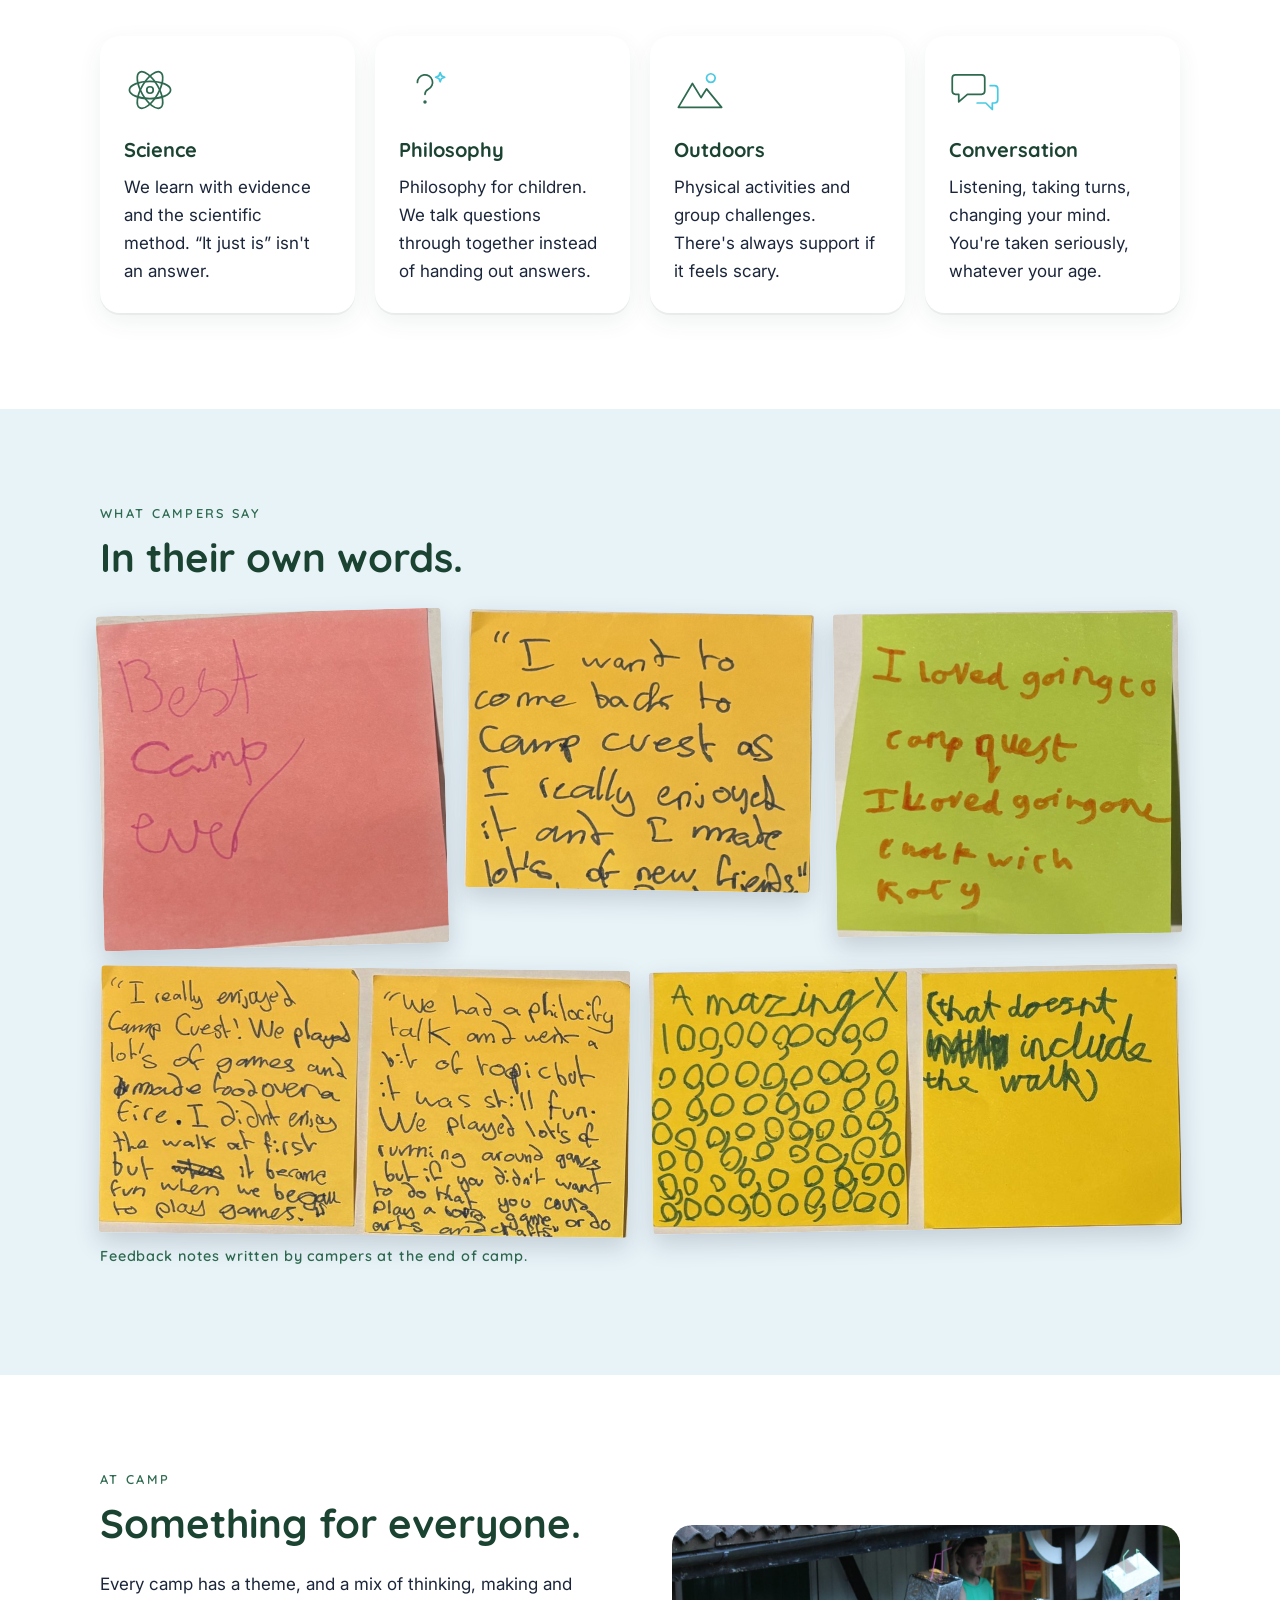
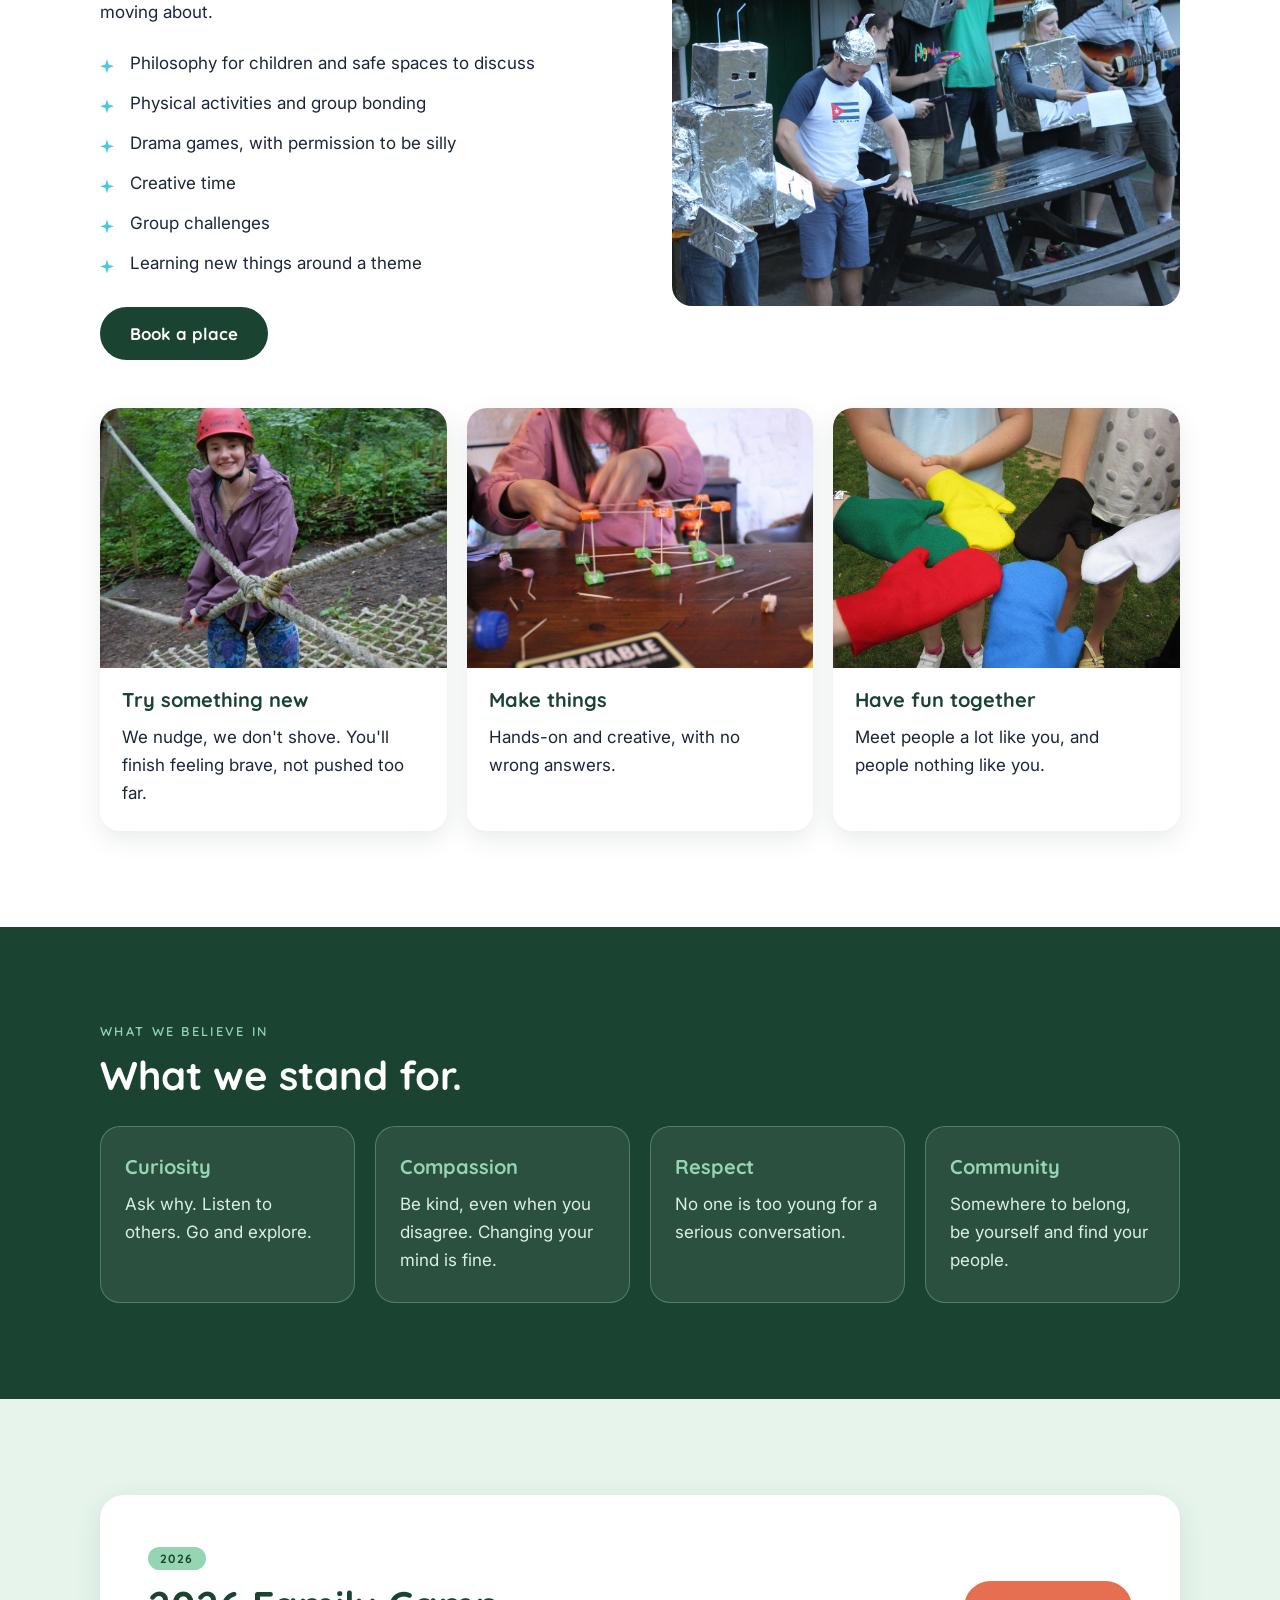
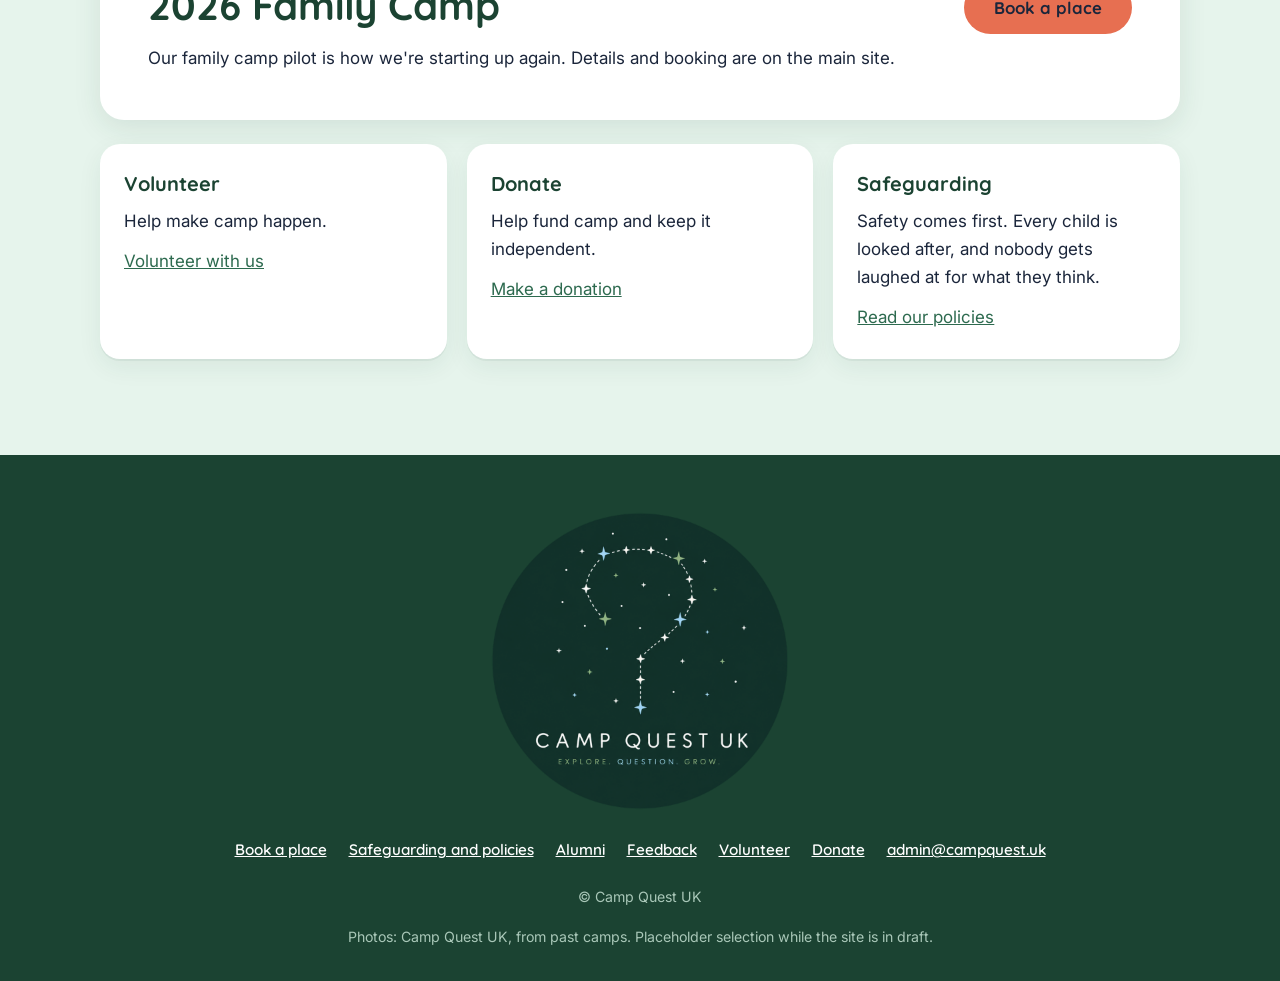
==== commit 498844e7: "Replace Big questions with What campers say (post-it feedback) Co-Authored-By: Claude Sonnet 5.5 <no" ====
--- a/index.html
+++ b/index.html
@@ -10,7 +10,7 @@
 <link rel="preconnect" href="https://fonts.googleapis.com">
 <link rel="preconnect" href="https://fonts.gstatic.com" crossorigin>
 <link href="https://fonts.googleapis.com/css2?family=Fraunces:ital,wght@1,400;1,500&family=Inter:wght@400;500&family=Quicksand:wght@600;700&display=swap" rel="stylesheet">
-<link rel="stylesheet" href="style.css?v=4">
+<link rel="stylesheet" href="style.css?v=5">
 </head>
 <body>
 <a class="skip" href="#main">Skip to content</a>
@@ -25,7 +25,7 @@
     <button class="menu-btn" aria-expanded="false" aria-controls="menu">Menu</button>
     <ul id="menu">
       <li><a href="#what-we-do">What we do</a></li>
-      <li><a href="#big-questions">Big questions</a></li>
+      <li><a href="#what-campers-say">What campers say</a></li>
       <li><a href="#at-camp">At camp</a></li>
       <li><a href="#values">Values</a></li>
       <li><a href="get-involved.html">Get involved</a></li>
@@ -93,17 +93,18 @@
   </div>
 </section>
 
-<section id="big-questions" class="band-mist">
-  <div class="wrap">
-    <p class="eyebrow">Big questions</p>
-    <h2>What we hope campers say afterwards.</h2>
-    <div class="quote-pair">
-      <blockquote><p class="quote">I found my people. I felt included as I am.</p></blockquote>
-      <blockquote><p class="quote">I learnt something I never would have at school. People took my opinions seriously.</p></blockquote>
-      <blockquote><p class="quote">I did something scary, and it was so cool. I felt brave.</p></blockquote>
-      <blockquote><p class="quote">I could share my thoughts and no one laughed.</p></blockquote>
-    </div>
-    <p class="quote-by">Placeholders, based on what we want campers to feel. Real camper quotes will replace them.</p>
+<section id="what-campers-say" class="band-mist">
+  <div class="wrap">
+    <p class="eyebrow">What campers say</p>
+    <h2>In their own words.</h2>
+    <div class="notes">
+      <figure class="note n1"><img src="images/notes/best-camp-ever.jpg" alt="Pink sticky note, handwritten: Best camp ever" loading="lazy"></figure>
+      <figure class="note n2"><img src="images/notes/want-to-come-back.jpg" alt="Yellow sticky note, handwritten: I want to come back to Camp Quest as I really enjoyed it and I made lots of new friends." loading="lazy"></figure>
+      <figure class="note n3"><img src="images/notes/loved-camp-quest.jpg" alt="Green sticky note, handwritten: I loved going to Camp Quest. I loved going on a walk with Katy." loading="lazy"></figure>
+      <figure class="note n4"><img src="images/notes/really-enjoyed.jpg" alt="Two yellow sticky notes. One: I really enjoyed Camp Quest! We played lots of games and made food over a fire. I didn't enjoy the walk at first but it became fun when we began to play games. Two: We had a philosophy talk and went a bit off topic but it was still fun. We played lots of running around games but if you didn't want to do that you could play a board game or do arts and crafts." loading="lazy"></figure>
+      <figure class="note n5"><img src="images/notes/amazing.jpg" alt="Two yellow sticky notes. One is covered in rows of zeros and reads: Amazing x 100,000,000. The other says: that doesn't include the walk." loading="lazy"></figure>
+    </div>
+    <p class="quote-by">Feedback notes written by campers at the end of camp.</p>
   </div>
 </section>
 
--- a/style.css
+++ b/style.css
@@ -131,3 +131,12 @@
 .draft-note a{color:var(--sky)}
 
 @media(prefers-reduced-motion:reduce){*{transition:none!important;scroll-behavior:auto!important}}
+
+/* what campers say */
+.notes{display:grid;grid-template-columns:repeat(6,1fr);gap:22px;margin-top:32px;align-items:start}
+.note{margin:0}
+.note img{width:100%;height:auto;border-radius:4px;box-shadow:0 10px 24px rgba(27,38,59,.18)}
+.n1,.n2,.n3{grid-column:span 2}
+.n4,.n5{grid-column:span 3}
+.n1{transform:rotate(-1.5deg)}.n2{transform:rotate(1deg)}.n3{transform:rotate(-.8deg)}.n4{transform:rotate(.6deg)}.n5{transform:rotate(-1deg)}
+@media(max-width:760px){.notes{grid-template-columns:1fr;gap:26px}.n1,.n2,.n3,.n4,.n5{grid-column:auto}}
